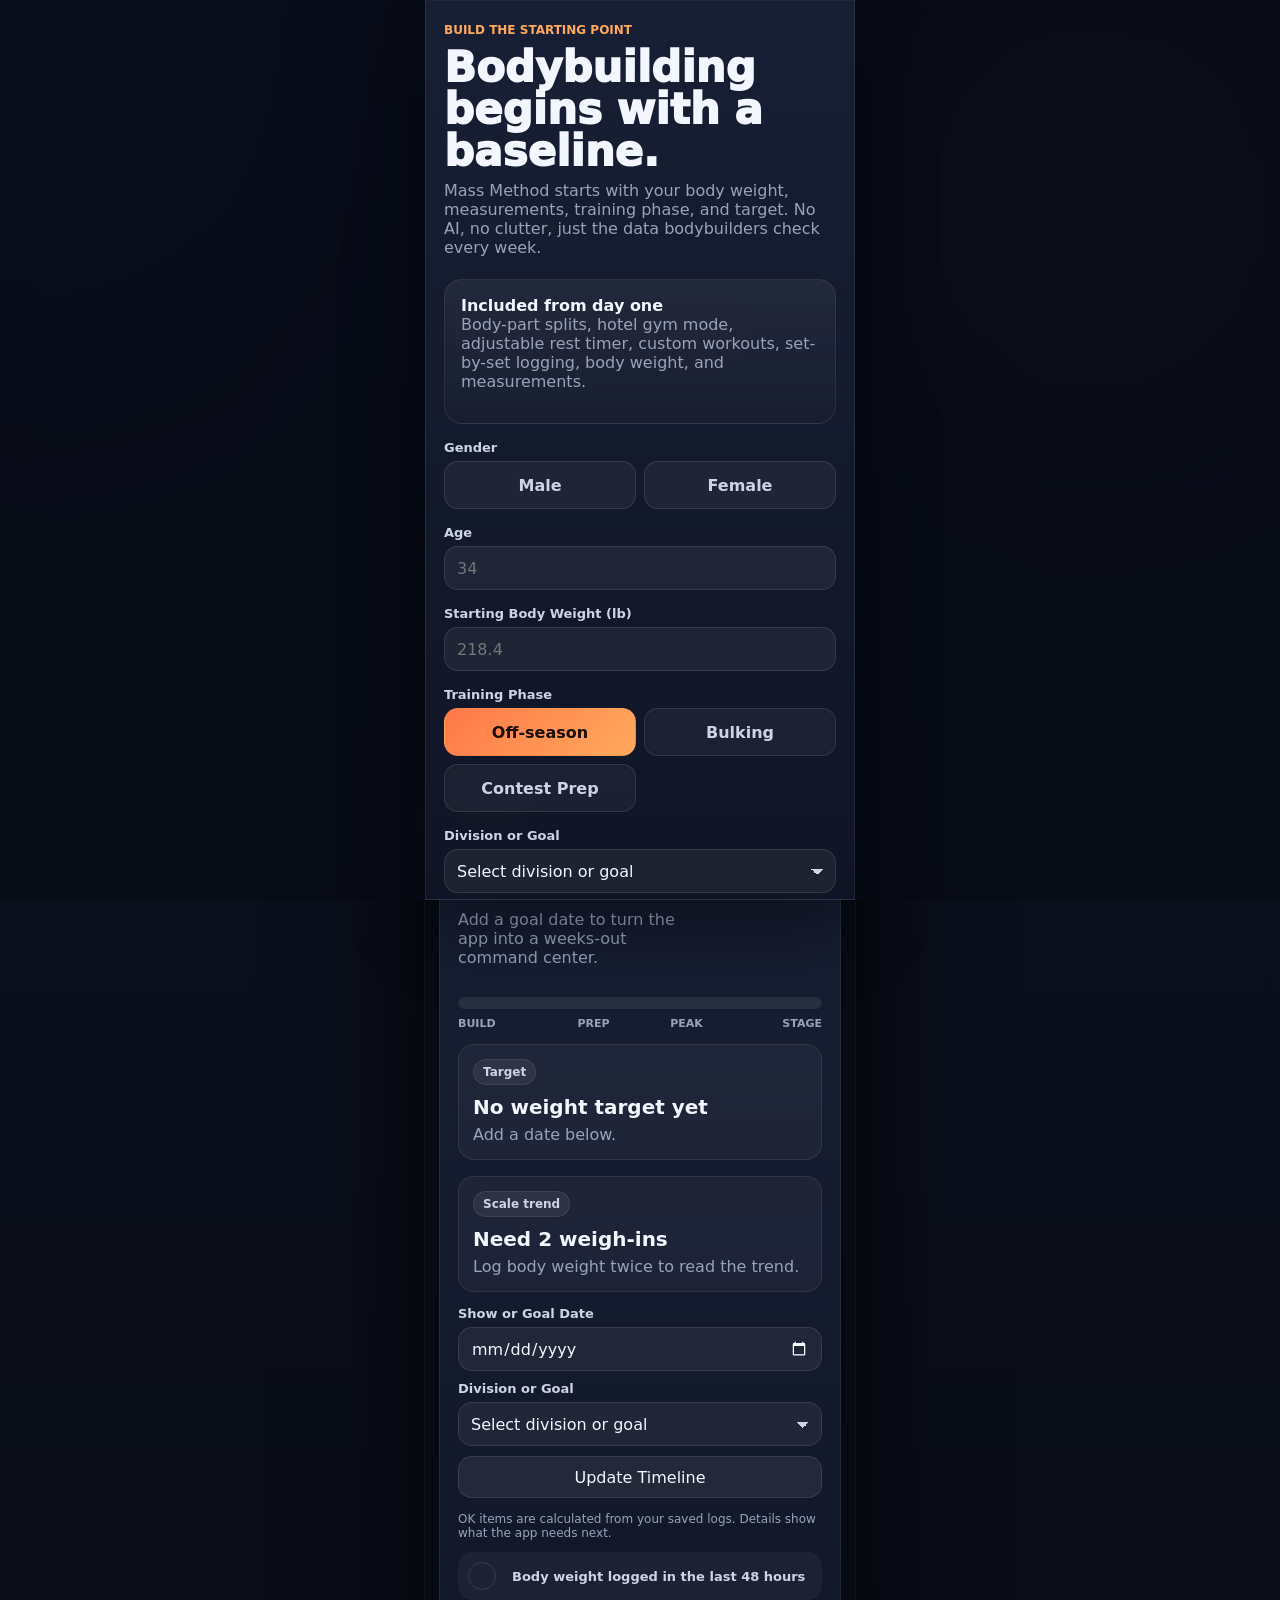
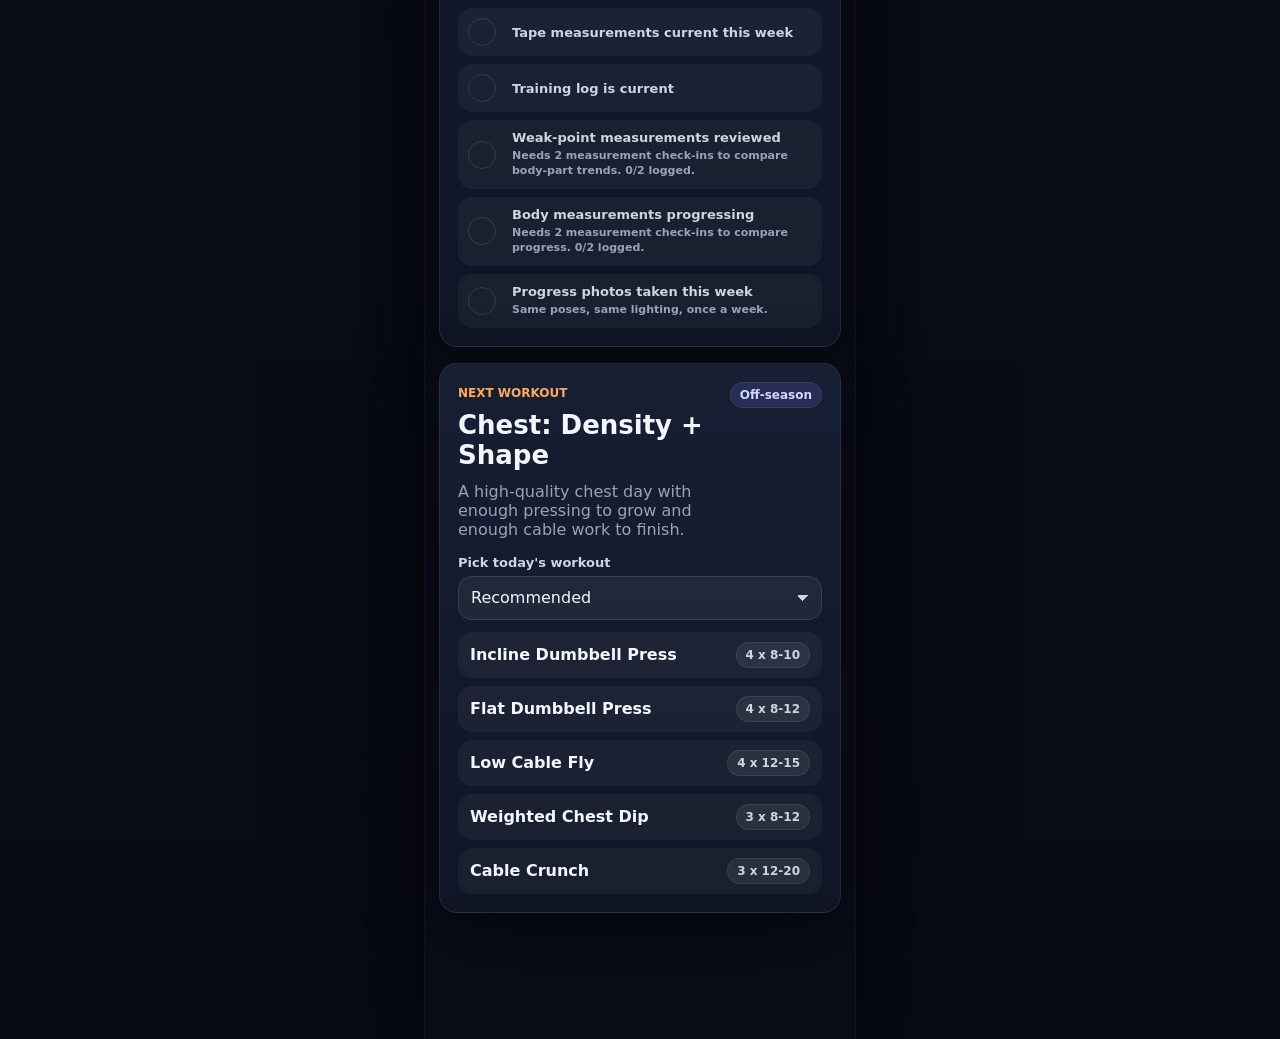
==== ios/PeakSet/Web/index.html @ 2f6bebb6 "feat: contest-prep tools — peak week checklist, posing practice, warm-up and plates New prep.js modu" ====
<!doctype html>
<html lang="en">
  <head>
    <meta charset="UTF-8" />
    <meta name="viewport" content="width=device-width, initial-scale=1.0, maximum-scale=1.0, user-scalable=no, viewport-fit=cover" />
    <meta
      name="description"
      content="Mass Method is a bodybuilding-first workout planner for off-season, bulking, contest prep, hotel gym training, and coach-ready logbook exports."
    />
    <title>Mass Method Bodybuilding</title>
    <link rel="stylesheet" href="./styles.css" />
  </head>
  <body>
    <div id="app"></div>
    <script src="./app.js"></script>
    <script src="./toolkit.js"></script>
    <script src="./settings.js"></script>
    <script src="./photos.js"></script>
    <script src="./volume.js"></script>
    <script src="./watch.js"></script>
    <script src="./coach.js"></script>
    <script src="./health.js"></script>
    <script src="./prep.js"></script>
  </body>
</html>
---- ios/PeakSet/Web/styles.css ----
:root {
  color-scheme: dark;
  /* Deep navy base, one warm action color, one cool progress color.
     Warm = things you tap; teal = things you achieved; indigo = information. */
  --bg: #0a0e1a;
  --panel: #121829;
  --panel-2: #182035;
  --line: #27314a;
  --text: #f3f6fc;
  --muted: #98a3bb;
  --soft: #cdd5e4;
  --accent: #ff7849;
  --accent-2: #ffa95c;
  --accent-rgb: 255, 120, 73;
  --teal: #2dd4bf;
  --teal-rgb: 45, 212, 191;
  --indigo-rgb: 110, 118, 255;
  --amber: #fbbf24;
  --amber-rgb: 251, 191, 36;
  --rose: #fb7185;
  --rose-rgb: 251, 113, 133;
  --action-gradient: linear-gradient(135deg, var(--accent), var(--accent-2));
  /* Legacy names kept so older rules keep resolving. */
  --blue: var(--accent);
  --blue-2: var(--accent-2);
  --green: var(--teal);
  --red: var(--rose);
  --ink: #1a0d06;
  --shadow: 0 24px 70px rgba(0, 0, 0, 0.45);
  --radius: 18px;
}

* {
  box-sizing: border-box;
}

html,
body {
  min-height: 100%;
}

body {
  margin: 0;
  background:
    radial-gradient(circle at top left, rgba(var(--indigo-rgb), 0.16), transparent 34rem),
    radial-gradient(circle at 85% 8%, rgba(var(--accent-rgb), 0.1), transparent 24rem),
    linear-gradient(180deg, #0c1120 0%, var(--bg) 46%, #080b14 100%);
  color: var(--text);
  font-family: Inter, ui-sans-serif, system-ui, -apple-system, BlinkMacSystemFont, "Segoe UI", sans-serif;
  letter-spacing: 0;
}

button,
input,
select,
textarea {
  font: inherit;
}

button {
  cursor: pointer;
}

button:disabled {
  cursor: not-allowed;
  opacity: 0.42;
}

.app {
  width: min(100%, 430px);
  min-height: 100svh;
  margin: 0 auto;
  display: grid;
  grid-template-columns: 1fr;
  background: rgba(10, 14, 26, 0.84);
  box-shadow: 0 0 0 1px rgba(255, 255, 255, 0.06), 0 34px 110px rgba(0, 0, 0, 0.62);
}

.sidebar {
  display: none;
}

.brand {
  display: flex;
  align-items: center;
  gap: 12px;
  margin-bottom: 24px;
}

.brand-mark {
  display: grid;
  place-items: center;
  width: 46px;
  height: 46px;
  border-radius: 14px;
  color: var(--ink);
  font-weight: 950;
  background: var(--action-gradient);
  box-shadow: 0 0 34px rgba(var(--accent-rgb), 0.35);
}

.brand-title {
  margin: 0;
  font-size: 20px;
  font-weight: 900;
}

.brand-subtitle {
  margin: 2px 0 0;
  color: var(--muted);
  font-size: 12px;
}

.nav {
  display: grid;
  gap: 8px;
}

.nav button {
  width: 100%;
  min-height: 46px;
  display: flex;
  align-items: center;
  gap: 10px;
  border: 1px solid transparent;
  border-radius: 14px;
  padding: 0 13px;
  background: transparent;
  color: var(--muted);
  text-align: left;
}

.nav button.active,
.nav button:hover {
  border-color: rgba(var(--accent-rgb), 0.4);
  background: rgba(var(--accent-rgb), 0.12);
  color: var(--text);
}

.sidebar-card {
  margin-top: 22px;
  padding: 16px;
  border: 1px solid rgba(255, 255, 255, 0.08);
  border-radius: var(--radius);
  background: linear-gradient(180deg, rgba(255, 255, 255, 0.06), rgba(255, 255, 255, 0.02));
}

.main {
  min-width: 0;
  padding: calc(18px + env(safe-area-inset-top, 0px)) 14px calc(126px + env(safe-area-inset-bottom, 0px));
}

.resume-workout {
  display: flex;
  align-items: center;
  justify-content: space-between;
  gap: 16px;
  margin-bottom: 16px;
}

.resume-workout p:last-child {
  margin-bottom: 0;
}

.topbar {
  display: flex;
  align-items: flex-start;
  justify-content: space-between;
  gap: 18px;
  margin-bottom: 22px;
}

.builder-header {
  margin-bottom: 12px;
}

.builder-header .eyebrow {
  margin-bottom: 6px;
}

.builder-header h1 {
  max-width: 360px;
  margin-bottom: 0;
  font-size: 30px;
  line-height: 1;
}

.logbook-header {
  margin-bottom: 12px;
}

.logbook-header .eyebrow {
  margin-bottom: 6px;
}

.logbook-header h1 {
  max-width: 360px;
  margin-bottom: 0;
  font-size: 30px;
  line-height: 1;
}

.compact-page-header {
  margin-bottom: 8px;
}

.compact-page-header .eyebrow {
  margin-bottom: 0;
}

.eyebrow {
  display: inline-flex;
  align-items: center;
  gap: 8px;
  margin-bottom: 10px;
  color: var(--blue-2);
  font-size: 12px;
  font-weight: 800;
  text-transform: uppercase;
}

h1,
h2,
h3,
p {
  margin-top: 0;
}

h1 {
  max-width: 820px;
  overflow-wrap: anywhere;
  margin-bottom: 8px;
  font-size: clamp(30px, 10vw, 42px);
  line-height: 1;
  font-weight: 950;
}

h2 {
  margin-bottom: 12px;
  font-size: 26px;
}

h3 {
  margin-bottom: 8px;
}

.muted {
  color: var(--muted);
}

.soft {
  color: var(--soft);
}

.grid {
  display: grid;
  gap: 16px;
}

.grid.two {
  grid-template-columns: 1fr;
}

.grid.three {
  grid-template-columns: 1fr;
}

.grid.four {
  grid-template-columns: 1fr;
}

.card {
  border: 1px solid rgba(255, 255, 255, 0.08);
  border-radius: var(--radius);
  background: linear-gradient(180deg, rgba(24, 32, 53, 0.96), rgba(16, 22, 38, 0.96));
  box-shadow: var(--shadow);
}

.card.pad {
  padding: 18px;
}

.hero-card {
  position: relative;
  overflow: hidden;
  min-height: 470px;
  padding: 14px;
  display: grid;
  grid-template-columns: 1fr;
  gap: 24px;
  align-items: start;
}

.hero-card::before {
  content: "";
  position: absolute;
  inset: 0;
  background:
    linear-gradient(180deg, rgba(12, 17, 30, 0.96) 0%, rgba(12, 17, 30, 0.84) 54%, rgba(12, 17, 30, 0.45) 100%),
    url("./assets/physique-lines.svg") bottom right / 360px no-repeat;
  opacity: 0.98;
}

.hero-card > * {
  position: relative;
}

.today-hero {
  min-height: 0;
  padding: 16px;
}

.today-hero::before {
  background:
    linear-gradient(180deg, rgba(12, 17, 30, 0.96) 0%, rgba(12, 17, 30, 0.88) 64%, rgba(12, 17, 30, 0.62) 100%),
    url("./assets/physique-lines.svg") bottom right / 240px no-repeat;
}

.today-hero h1 {
  max-width: 360px;
  margin-bottom: 8px;
  font-size: 32px;
  line-height: 0.98;
}

.today-hero .soft {
  max-width: 360px;
  margin-bottom: 0;
  font-size: 14px;
  line-height: 1.35;
}

.today-hero .stage-pills {
  margin: 14px 0 10px;
}

.stage-pills,
.filters,
.actions {
  display: flex;
  flex-wrap: wrap;
  gap: 10px;
}

.choice-grid {
  display: grid;
  grid-template-columns: repeat(2, minmax(0, 1fr));
  gap: 8px;
}

.choice-btn {
  min-height: 48px;
  border: 1px solid rgba(255, 255, 255, 0.1);
  border-radius: 14px;
  padding: 0 10px;
  color: var(--soft);
  background: rgba(255, 255, 255, 0.05);
  text-align: center;
  font-weight: 800;
}

.choice-btn.active {
  color: var(--ink);
  border-color: transparent;
  background: var(--action-gradient);
}

.phase-btn,
.chip,
.primary-btn,
.secondary-btn,
.ghost-btn,
.icon-btn {
  min-height: 42px;
  border: 1px solid rgba(255, 255, 255, 0.1);
  border-radius: 14px;
  padding: 0 14px;
  color: var(--text);
  background: rgba(255, 255, 255, 0.04);
}

.phase-btn.active,
.chip.active {
  color: var(--ink);
  border-color: transparent;
  background: var(--action-gradient);
  font-weight: 850;
}

.primary-btn {
  border-color: transparent;
  color: var(--ink);
  font-weight: 900;
  background: var(--action-gradient);
  box-shadow: 0 12px 30px rgba(var(--accent-rgb), 0.28);
}

.secondary-btn {
  background: rgba(255, 255, 255, 0.07);
}

.ghost-btn {
  background: transparent;
}

.danger {
  color: #ffd1d9;
  border-color: rgba(var(--rose-rgb), 0.38);
  background: rgba(var(--rose-rgb), 0.12);
}

.stat {
  min-height: 118px;
  padding: 16px;
}

.stat .value {
  margin: 0;
  font-size: 30px;
  font-weight: 950;
}

.stat .label {
  margin: 4px 0 0;
  color: var(--muted);
  font-size: 13px;
}

.grid.today-stats {
  grid-template-columns: repeat(2, minmax(0, 1fr));
  gap: 8px;
  margin-top: 10px;
}

.today-stats .stat {
  min-height: 76px;
  padding: 12px;
  display: grid;
  align-content: center;
}

.today-stats .stat .value {
  font-size: 25px;
  line-height: 1;
}

.today-stats .stat .label {
  margin-top: 6px;
  font-size: 11px;
  line-height: 1.25;
}

.progress-grid {
  gap: 10px;
}

.progress-grid > .card,
.progress-card {
  padding: 14px;
}

.progress-grid h2,
.progress-card h2 {
  margin-bottom: 10px;
  font-size: 21px;
}

.progress-grid .grid.two {
  gap: 8px;
}

.progress-grid .measurement-grid {
  gap: 8px;
}

.progress-grid .stat {
  min-height: 72px;
  padding: 10px;
}

.progress-grid .stat .value {
  font-size: 22px;
  line-height: 1;
}

.progress-grid .stat .label {
  font-size: 11px;
  line-height: 1.2;
}

.progress-grid .empty {
  min-height: 118px;
  padding: 14px;
}

.progress-grid .sparkline {
  height: 64px;
}

.stage-timeline {
  overflow: hidden;
}

.timeline-track {
  position: relative;
  height: 12px;
  margin-top: 14px;
  overflow: hidden;
  border-radius: 999px;
  background: rgba(255, 255, 255, 0.08);
}

.timeline-fill {
  height: 100%;
  border-radius: inherit;
  background: linear-gradient(90deg, var(--teal), var(--accent-2), var(--accent));
  box-shadow: 0 0 24px rgba(var(--accent-rgb), 0.3);
}

.timeline-labels {
  display: grid;
  grid-template-columns: repeat(4, 1fr);
  gap: 8px;
  margin-top: 8px;
  color: var(--muted);
  font-size: 11px;
  font-weight: 800;
  text-transform: uppercase;
}

.timeline-labels span:last-child {
  text-align: right;
}

.timeline-labels span:nth-child(2),
.timeline-labels span:nth-child(3) {
  text-align: center;
}

.signal-card {
  min-height: 116px;
  padding: 14px;
  border: 1px solid rgba(255, 255, 255, 0.08);
  border-radius: 16px;
  background: rgba(255, 255, 255, 0.045);
}

.signal-card strong {
  display: block;
  margin-top: 10px;
  font-size: 20px;
}

.signal-card p {
  margin: 6px 0 0;
}

.timeline-form {
  display: grid;
  gap: 10px;
  margin-top: 14px;
}

.checklist {
  display: grid;
  gap: 8px;
  margin-top: 14px;
}

.check-item {
  display: grid;
  grid-template-columns: 34px minmax(0, 1fr);
  gap: 10px;
  align-items: center;
  padding: 10px;
  border-radius: 14px;
  background: rgba(255, 255, 255, 0.045);
}

.check-item span {
  display: grid;
  place-items: center;
  width: 28px;
  height: 28px;
  border: 1px solid rgba(255, 255, 255, 0.12);
  border-radius: 999px;
  color: var(--ink);
  font-size: 10px;
  font-weight: 950;
}

.check-item.done span {
  background: var(--teal);
}

.check-item p {
  margin: 0;
  color: var(--soft);
  font-size: 13px;
  font-weight: 750;
}

.check-item small {
  display: block;
  margin-top: 4px;
  color: var(--muted);
  font-size: 11px;
  font-weight: 650;
  line-height: 1.35;
}

.plan-card,
.exercise-card,
.log-card {
  display: grid;
  gap: 12px;
  padding: 16px;
}

.exercise-card {
  gap: 8px;
  padding: 12px;
}

.exercise-card h3 {
  margin-bottom: 0;
  font-size: 16px;
  line-height: 1.15;
}

.exercise-card p {
  margin: 0;
  font-size: 12px;
  line-height: 1.3;
}

.exercise-card .badge {
  min-height: 22px;
  padding: 0 8px;
  font-size: 11px;
}

.exercise-card .secondary-btn {
  min-height: 36px;
}

.plan-card {
  min-height: 230px;
}

.card-head {
  display: flex;
  justify-content: space-between;
  gap: 12px;
}

.badge {
  display: inline-flex;
  align-items: center;
  min-height: 26px;
  width: fit-content;
  border-radius: 999px;
  padding: 0 9px;
  color: var(--soft);
  background: rgba(255, 255, 255, 0.07);
  border: 1px solid rgba(255, 255, 255, 0.08);
  font-size: 12px;
  font-weight: 750;
}

.badge.blue {
  color: #d4d8ff;
  background: rgba(var(--indigo-rgb), 0.18);
}

.badge.green {
  color: #c6fbf1;
  background: rgba(var(--teal-rgb), 0.15);
}

.badge.amber {
  color: #ffeab0;
  background: rgba(var(--amber-rgb), 0.15);
}

.exercise-list {
  display: grid;
  gap: 8px;
}

.exercise-row {
  display: grid;
  grid-template-columns: minmax(0, 1fr) auto;
  gap: 10px;
  align-items: center;
  padding: 10px 12px;
  border-radius: 14px;
  background: rgba(255, 255, 255, 0.045);
}

.exercise-row strong,
.truncate {
  min-width: 0;
  overflow: hidden;
  text-overflow: ellipsis;
  white-space: nowrap;
}

/* A title inside a row's text column must shrink and truncate, not push the
   page wider (an inline <strong> ignores overflow and text-overflow). */
.exercise-row > div {
  min-width: 0;
}

.exercise-row > div > strong {
  display: block;
}

/* Builder draft names must stay readable beside the reorder buttons. */
.exercise-row:has(> .mini-actions) > div > strong {
  white-space: normal;
  overflow-wrap: break-word;
}

.coach-note-card .card-head > .ghost-btn {
  align-self: flex-start;
  flex: none;
}

.resume-workout .eyebrow {
  display: flex;
}

.field {
  display: grid;
  gap: 6px;
}

.field label {
  color: var(--soft);
  font-size: 13px;
  font-weight: 750;
}

input,
select,
textarea {
  min-height: 44px;
  width: 100%;
  border: 1px solid rgba(255, 255, 255, 0.1);
  border-radius: 14px;
  padding: 0 12px;
  color: var(--text);
  background: rgba(255, 255, 255, 0.06);
  outline: none;
}

select {
  appearance: none;
  color: var(--text);
  background:
    linear-gradient(45deg, transparent 50%, var(--soft) 50%) calc(100% - 18px) 52% / 6px 6px no-repeat,
    linear-gradient(135deg, var(--soft) 50%, transparent 50%) calc(100% - 12px) 52% / 6px 6px no-repeat,
    rgba(255, 255, 255, 0.06);
  padding-right: 36px;
}

select option {
  color: #121829;
  background: #f3f6fc;
}

textarea {
  min-height: 92px;
  padding-top: 12px;
  resize: vertical;
}

input:focus,
select:focus,
textarea:focus {
  border-color: rgba(var(--accent-rgb), 0.7);
  box-shadow: 0 0 0 4px rgba(var(--accent-rgb), 0.14);
}

.session {
  display: grid;
  gap: 16px;
}

.sr-only {
  position: absolute;
  width: 1px;
  height: 1px;
  padding: 0;
  margin: -1px;
  overflow: hidden;
  clip: rect(0, 0, 0, 0);
  white-space: nowrap;
  border: 0;
}

.live-workout-customizer {
  margin-bottom: 16px;
}

.live-workout-customizer summary {
  cursor: pointer;
  font-weight: 900;
}

.live-add-grid {
  display: grid;
  grid-template-columns: repeat(2, minmax(0, 1fr));
  gap: 10px;
  margin: 14px 0;
}

.live-add-exercise {
  grid-column: 1 / -1;
}

.live-exercise-controls {
  display: grid;
  gap: 10px;
  margin: 0 0 14px;
  padding: 10px;
  border: 1px solid rgba(255, 255, 255, 0.08);
  border-radius: 14px;
  background: rgba(255, 255, 255, 0.025);
}

.live-order-controls,
.live-substitute-controls {
  display: flex;
  align-items: center;
  gap: 8px;
}

.live-order-controls button {
  min-height: 38px;
  padding: 8px 12px;
}

.live-substitute-controls select {
  min-width: 0;
  flex: 1;
}

.session-shell {
  display: grid;
  grid-template-columns: 1fr;
  gap: 16px;
}

.set-table {
  display: grid;
  gap: 10px;
}

.set-row {
  display: grid;
  grid-template-columns: 54px minmax(0, 1fr) minmax(0, 1fr) 112px;
  gap: 8px;
  align-items: center;
  padding: 10px;
  border-radius: 16px;
  background: rgba(255, 255, 255, 0.045);
}

.set-row.reps-only {
  grid-template-columns: 54px minmax(0, 1fr) 112px;
}

.set-number {
  display: grid;
  place-items: center;
  height: 40px;
  border-radius: 12px;
  background: rgba(255, 255, 255, 0.07);
  font-weight: 900;
}

.set-number.drop {
  color: var(--ink);
  background: linear-gradient(135deg, var(--amber), var(--accent-2));
}

.timer-face {
  display: grid;
  place-items: center;
  width: min(220px, 62vw);
  aspect-ratio: 1;
  margin: 8px auto 18px;
  border-radius: 999px;
  background:
    radial-gradient(circle at center, var(--panel) 0 59%, transparent 60%),
    conic-gradient(var(--green) var(--progress, 0deg), rgba(255, 255, 255, 0.08) 0);
}

.timer-face strong {
  font-size: 42px;
  line-height: 1;
}

.timer-face-large {
  width: min(78vw, 340px);
  margin: 22px auto;
}

.timer-face-large strong {
  font-size: 66px;
}

.timer-controls {
  display: grid;
  gap: 10px;
}

.timer-controls .actions {
  justify-content: center;
}

.rest-overlay {
  position: fixed;
  inset: 0;
  z-index: 35;
  display: grid;
  place-items: center;
  padding: calc(18px + env(safe-area-inset-top, 0px)) 18px calc(18px + env(safe-area-inset-bottom, 0px));
  background:
    radial-gradient(circle at 50% 28%, rgba(var(--indigo-rgb), 0.22), transparent 28rem),
    rgba(8, 11, 22, 0.96);
  backdrop-filter: blur(16px);
}

.rest-overlay-inner {
  width: min(100%, 430px);
  display: grid;
  gap: 8px;
}

.rest-overlay-head {
  display: flex;
  align-items: center;
  justify-content: space-between;
  gap: 12px;
}

.rest-overlay-head .eyebrow {
  margin-bottom: 0;
}

.rest-overlay-controls .actions {
  display: grid;
  grid-template-columns: repeat(2, minmax(0, 1fr));
}

.rest-overlay-controls .actions + .actions {
  grid-template-columns: repeat(5, minmax(0, 1fr));
}

.builder-list {
  max-height: 460px;
  overflow: auto;
  padding-right: 4px;
}

.sparkline {
  width: 100%;
  height: 86px;
  display: block;
}

.history-panel {
  margin-top: 16px;
}

.exercise-history-chart {
  height: 104px;
  margin-top: 10px;
}

.history-trend-labels {
  display: flex;
  justify-content: space-between;
  gap: 12px;
  margin-top: 4px;
  color: var(--muted);
  font-size: 11px;
}

.history-record-value {
  margin: 0;
  font-size: 26px;
  font-weight: 950;
  line-height: 1;
}

.history-session-list {
  display: grid;
  gap: 10px;
}

.history-session .muted {
  margin: 0;
}

.history-set-list {
  display: flex;
  flex-wrap: wrap;
  gap: 7px;
}

.history-set {
  padding: 7px 9px;
  border: 1px solid rgba(var(--teal-rgb), 0.2);
  border-radius: 999px;
  color: var(--text);
  background: rgba(var(--teal-rgb), 0.08);
  font-size: 12px;
  font-weight: 750;
}

.measurement-grid {
  display: grid;
  grid-template-columns: repeat(2, minmax(0, 1fr));
  gap: 10px;
  overflow-x: visible;
  padding-bottom: 4px;
}

.empty {
  display: grid;
  place-items: center;
  min-height: 210px;
  padding: 24px;
  text-align: center;
}

.modal-screen {
  position: fixed;
  inset: 0;
  z-index: 20;
  display: grid;
  align-items: start;
  justify-items: center;
  padding: 0;
  background: rgba(8, 11, 22, 0.84);
  backdrop-filter: blur(18px);
}

.modal {
  width: min(100%, 430px);
  min-height: 100svh;
  max-height: 100svh;
  border-radius: 0;
  overflow: auto;
  padding-top: env(safe-area-inset-top);
  padding-bottom: env(safe-area-inset-bottom);
}

/* Higher specificity than the mobile `.card.pad { padding: 14px }` reset so
   the safe-area padding survives on phones. */
.modal-screen .modal.card.pad {
  padding-top: calc(18px + env(safe-area-inset-top, 0px));
  padding-bottom: calc(18px + env(safe-area-inset-bottom, 0px));
}

.toast {
  position: fixed;
  right: 22px;
  bottom: calc(22px + env(safe-area-inset-bottom, 0px));
  z-index: 40;
  max-width: min(360px, calc(100vw - 44px));
  padding: 14px 16px;
  border-radius: 16px;
  color: var(--text);
  background: rgba(24, 32, 53, 0.97);
  border: 1px solid rgba(var(--teal-rgb), 0.35);
  box-shadow: var(--shadow);
  /* Never block the set row underneath; a warning can be tapped away. */
  pointer-events: none;
}

.toast[data-priority="1"] {
  pointer-events: auto;
}

.mobile-bar {
  position: fixed;
  left: max(10px, calc((100vw - 430px) / 2 + 10px));
  right: max(10px, calc((100vw - 430px) / 2 + 10px));
  bottom: calc(10px + env(safe-area-inset-bottom, 0px));
  z-index: 10;
  display: grid;
  grid-template-columns: repeat(4, minmax(0, 1fr));
  gap: 6px;
  padding: 7px;
  border: 1px solid rgba(255, 255, 255, 0.1);
  border-radius: 20px;
  background: rgba(12, 17, 30, 0.9);
  backdrop-filter: blur(18px);
}

.mobile-bar button {
  min-height: 40px;
  border: 0;
  border-radius: 14px;
  color: var(--muted);
  background: transparent;
  font-size: 12px;
  font-weight: 750;
}

.mobile-bar button.active {
  color: var(--ink);
  background: var(--action-gradient);
}

.topbar {
  flex-direction: column;
}

.set-row {
  grid-template-columns: 46px 1fr 1fr;
}

.set-row.reps-only {
  grid-template-columns: 46px 1fr;
}

.set-row .primary-btn,
.set-row .secondary-btn {
  grid-column: 1 / -1;
}

@media (max-width: 560px) {
  .resume-workout {
    align-items: stretch;
    flex-direction: column;
  }


  .live-order-controls {
    display: grid;
    grid-template-columns: repeat(3, minmax(0, 1fr));
  }

  .live-substitute-controls {
    align-items: stretch;
    flex-direction: column;
  }

  .card.pad,
  .hero-card {
    padding: 14px;
  }

  .modal.card.pad {
    padding-top: max(14px, env(safe-area-inset-top));
    padding-bottom: max(14px, env(safe-area-inset-bottom));
  }

  .grid {
    gap: 12px;
  }

  .stage-pills,
  .filters,
  .actions {
    display: grid;
    grid-template-columns: repeat(2, minmax(0, 1fr));
  }

  .stage-pills button,
  .filters button,
  .actions button {
    width: 100%;
  }

  .measurement-grid {
    grid-template-columns: repeat(2, minmax(0, 1fr));
    overflow-x: visible;
  }
}

textarea {
  width: 100%;
  min-height: 84px;
  resize: vertical;
}

.favorite-btn {
  width: 40px;
  min-width: 40px;
  padding: 8px;
  color: var(--muted);
  background: rgba(255, 255, 255, 0.06);
  border: 1px solid var(--line);
  border-radius: 12px;
}

.favorite-btn.active {
  color: var(--amber);
  border-color: rgba(var(--amber-rgb), 0.5);
  background: rgba(var(--amber-rgb), 0.12);
}

.previous-performance,
.progression-callout,
.compact-note {
  margin: 10px 0;
  padding: 10px 12px;
  border-radius: 12px;
  background: rgba(255, 255, 255, 0.05);
  color: var(--muted);
  font-size: 13px;
}

.previous-performance p {
  margin: 5px 0 0;
}

.progression-callout {
  color: var(--text);
  border-left: 3px solid var(--green);
}

.toolkit-exercise-controls {
  margin: 12px 0;
}

.toolkit-exercise-controls select,
.topbar select {
  min-width: 180px;
}

.toolkit-set-row {
  grid-template-columns: 48px minmax(70px, 0.8fr) minmax(65px, 0.7fr) minmax(82px, 0.7fr) minmax(112px, 1fr) 104px;
}

.toolkit-set-row.reps-only {
  grid-template-columns: 48px minmax(65px, 0.8fr) minmax(82px, 0.8fr) minmax(112px, 1fr) 104px;
}

.mini-actions {
  display: flex;
  gap: 6px;
  flex-wrap: wrap;
  justify-content: flex-end;
}

.mini-actions button {
  width: auto;
  min-width: 40px;
  min-height: 40px;
  padding: 7px 9px;
  border-radius: 9px;
  background: rgba(255, 255, 255, 0.06);
  color: var(--text);
  border: 1px solid var(--line);
}

.mini-actions button.danger {
  color: #ff9fb0;
}

.equipment-checks {
  display: grid;
  grid-template-columns: repeat(2, minmax(0, 1fr));
  gap: 8px;
  margin: 10px 0;
}

.equipment-checks label {
  display: flex;
  align-items: center;
  gap: 8px;
  padding: 8px;
  border-radius: 10px;
  background: rgba(255, 255, 255, 0.04);
}

.equipment-checks input {
  width: auto;
}

.toolkit-history {
  margin-bottom: 16px;
}

@media (max-width: 900px) {
  .toolkit-set-row,
  .toolkit-set-row.reps-only {
    grid-template-columns: 42px repeat(2, minmax(0, 1fr));
  }

  .toolkit-set-row select,
  .toolkit-set-row button {
    grid-column: auto;
  }
}

@media (max-width: 560px) {
  .toolkit-exercise-controls .actions,
  .topbar .actions {
    grid-template-columns: 1fr;
  }

  .toolkit-exercise-controls select,
  .topbar select {
    width: 100%;
    min-width: 0;
  }

  .toolkit-set-row,
  .toolkit-set-row.reps-only {
    grid-template-columns: 40px repeat(2, minmax(0, 1fr));
  }

  /* Weight + reps, then RIR + set type, then Complete: three short rows per
     set instead of five stacked full-width fields. */
  .toolkit-set-row > *:not(.set-number) {
    grid-column: auto;
  }

  .toolkit-set-row > .set-number {
    grid-row: span 3;
  }

  .toolkit-set-row > button:last-child {
    grid-column: 2 / -1;
  }

  .equipment-checks {
    grid-template-columns: 1fr;
  }
}

/* Long exercise names must not squeeze rest/target badges into tall pills. */
.card-head > .badge {
  flex-shrink: 0;
  align-self: flex-start;
  white-space: nowrap;
}

@media (max-width: 560px) {
  /* Keep live-workout controls compact: Copy Last + Substitute on one row,
     set/order buttons on the next, Remove last. */
  .toolkit-exercise-controls .actions {
    grid-template-columns: repeat(4, minmax(0, 1fr));
  }

  .toolkit-exercise-controls .actions > .secondary-btn,
  .toolkit-exercise-controls .actions > select {
    grid-column: span 2;
  }

  .toolkit-exercise-controls .actions > .ghost-btn.danger {
    grid-column: 1 / -1;
  }

  /* The phone tab bar wraps to two rows; keep toasts above it. */
  .toast {
    left: 16px;
    right: 16px;
    bottom: calc(126px + env(safe-area-inset-bottom, 0px));
    max-width: none;
  }
}

.more-grid {
  gap: 14px;
}

.file-btn {
  display: inline-flex;
  align-items: center;
  justify-content: center;
  cursor: pointer;
}

/* Progress photos */
.pose-strip {
  display: flex;
  gap: 8px;
  margin: 12px -2px 4px;
  padding: 2px;
  overflow-x: auto;
  scrollbar-width: none;
}

.pose-strip .chip {
  flex: 0 0 auto;
  white-space: nowrap;
}

.photo-strip {
  display: flex;
  gap: 10px;
  margin-top: 14px;
  overflow-x: auto;
  padding-bottom: 4px;
}

.photo-thumb {
  flex: 0 0 104px;
  margin: 0;
}

.photo-thumb img,
.photo-full {
  display: block;
  width: 100%;
  aspect-ratio: 3 / 4;
  object-fit: cover;
  border-radius: 12px;
  background: var(--panel-2);
  border: 1px solid var(--line);
}

.photo-thumb figcaption,
.photo-side figcaption {
  display: flex;
  align-items: center;
  justify-content: space-between;
  margin-top: 6px;
  color: var(--muted);
  font-size: 12px;
}

.photo-delete {
  width: 26px;
  height: 26px;
  border: 1px solid var(--line);
  border-radius: 8px;
  color: var(--muted);
  background: transparent;
}

.photo-compare {
  margin-top: 16px;
  padding-top: 14px;
  border-top: 1px solid var(--line);
}

.photo-side {
  display: grid;
  grid-template-columns: repeat(2, minmax(0, 1fr));
  gap: 10px;
  margin-top: 12px;
}

.photo-side figure {
  margin: 0;
}

.photo-overlay {
  position: relative;
  margin-top: 12px;
}

.photo-overlay .photo-overlay-top {
  position: absolute;
  inset: 0;
}

.photo-slider {
  width: 100%;
  margin-top: 12px;
  accent-color: var(--accent);
}

.segmented {
  display: inline-flex;
  padding: 3px;
  border: 1px solid var(--line);
  border-radius: 12px;
  background: rgba(255, 255, 255, 0.03);
}

.segmented button {
  min-height: 32px;
  padding: 0 10px;
  border: 0;
  border-radius: 9px;
  color: var(--muted);
  background: transparent;
  font-size: 12px;
  font-weight: 800;
}

.segmented button.active {
  color: var(--ink);
  background: var(--action-gradient);
}

.segmented button {
  white-space: nowrap;
}

.photo-compare .card-head {
  flex-wrap: wrap;
  gap: 8px;
}

.photo-compare h3 {
  margin: 0;
}

/* Weekly volume and training blocks */
.volume-stack {
  gap: 14px;
  margin-bottom: 16px;
}

.volume-list {
  display: grid;
  gap: 12px;
  margin-top: 12px;
}

.volume-row {
  display: grid;
  grid-template-columns: minmax(0, 1fr) auto;
  gap: 6px 10px;
  align-items: center;
}

.volume-label {
  display: flex;
  align-items: center;
  gap: 8px;
  min-width: 0;
}

.volume-label strong {
  display: inline-flex;
  align-items: center;
  gap: 6px;
  font-size: 14px;
}

.volume-label .badge {
  min-height: 20px;
  font-size: 10px;
}

.volume-status {
  color: var(--muted);
  font-size: 12px;
  font-weight: 700;
}

.volume-status.on { color: var(--teal); }
.volume-status.high,
.volume-status.building { color: var(--amber); }
.volume-status.over { color: var(--rose); }

.volume-value {
  grid-row: 1;
  grid-column: 2;
  font-weight: 900;
  font-variant-numeric: tabular-nums;
}

.volume-value small {
  color: var(--muted);
  font-weight: 700;
}

.volume-track {
  position: relative;
  grid-column: 1 / -1;
  height: 12px;
  border-radius: 999px;
  background: rgba(255, 255, 255, 0.06);
  overflow: hidden;
}

.volume-target {
  position: absolute;
  top: 0;
  bottom: 0;
  background: rgba(var(--teal-rgb), 0.22);
  border-left: 2px solid rgba(var(--teal-rgb), 0.7);
  border-right: 2px solid rgba(var(--teal-rgb), 0.7);
}

.volume-fill {
  position: absolute;
  top: 3px;
  bottom: 3px;
  left: 0;
  border-radius: 999px;
  background: var(--muted);
}

.volume-fill.on { background: var(--teal); }
.volume-fill.building,
.volume-fill.high { background: var(--amber); }
.volume-fill.over { background: var(--rose); }

.volume-max {
  position: absolute;
  top: 0;
  bottom: 0;
  width: 2px;
  background: rgba(var(--rose-rgb), 0.8);
}

.volume-legend {
  display: flex;
  gap: 16px;
  margin-top: 6px;
  color: var(--muted);
  font-size: 12px;
}

.volume-legend span {
  display: inline-flex;
  align-items: center;
  gap: 6px;
}

.volume-legend i {
  display: inline-block;
  width: 14px;
  height: 10px;
  border-radius: 3px;
}

.legend-target {
  background: rgba(var(--teal-rgb), 0.35);
  border: 1px solid rgba(var(--teal-rgb), 0.8);
}

.legend-max {
  width: 3px !important;
  background: rgba(var(--rose-rgb), 0.8);
}

.week-bars {
  display: grid;
  grid-template-columns: repeat(8, minmax(0, 1fr));
  gap: 6px;
  height: 110px;
  margin-top: 8px;
}

.week-bar {
  display: flex;
  flex-direction: column;
  justify-content: flex-end;
  align-items: center;
  gap: 4px;
  min-height: 0;
}

.week-bar span {
  width: 100%;
  border-radius: 6px 6px 3px 3px;
  background: rgba(var(--indigo-rgb), 0.55);
}

.week-bar.current span {
  background: var(--action-gradient);
}

.week-bar small {
  color: var(--muted);
  font-size: 10px;
}

.block-weeks {
  display: grid;
  grid-template-columns: repeat(auto-fit, minmax(44px, 1fr));
  gap: 6px;
  margin-top: 12px;
}

.block-week {
  display: grid;
  justify-items: center;
  gap: 2px;
  padding: 8px 4px;
  border: 1px solid var(--line);
  border-radius: 12px;
  color: var(--muted);
}

.block-week small {
  font-size: 10px;
}

.block-week.done {
  color: var(--teal);
  border-color: rgba(var(--teal-rgb), 0.35);
  background: rgba(var(--teal-rgb), 0.08);
}

.block-week.current {
  color: var(--ink);
  border-color: transparent;
  background: var(--action-gradient);
}

.block-week.deload:not(.current) {
  border-style: dashed;
}

.block-banner {
  margin-bottom: 12px;
  padding: 10px 14px;
  border: 1px solid rgba(var(--accent-rgb), 0.4);
  border-radius: 14px;
  background: rgba(var(--accent-rgb), 0.1);
  color: var(--text);
  font-weight: 800;
  font-size: 14px;
}

.block-banner.deload {
  border-color: rgba(var(--amber-rgb), 0.45);
  background: rgba(var(--amber-rgb), 0.1);
}

.warning-note {
  margin: 10px 0 0;
  padding: 10px 12px;
  border-radius: 12px;
  color: #ffeab0;
  background: rgba(var(--amber-rgb), 0.12);
  font-size: 13px;
}

.toggle-row {
  display: flex;
  align-items: flex-start;
  gap: 10px;
  margin-top: 12px;
  font-weight: 700;
  cursor: pointer;
}

.toggle-row input {
  width: 20px;
  height: 20px;
  min-height: 0;
  margin: 2px 0 0;
  accent-color: var(--accent);
}

/* Coach hub */
.roster {
  gap: 12px;
}

.roster-card {
  width: 100%;
  color: var(--text);
  text-align: left;
  cursor: pointer;
  font: inherit;
}

.roster-card h3 {
  margin: 0;
}

.roster-card p {
  margin: 2px 0 0;
}

.roster-stats {
  display: grid;
  grid-template-columns: repeat(2, minmax(0, 1fr));
  gap: 8px;
  margin-top: 12px;
  color: var(--muted);
  font-size: 13px;
}

.roster-stats strong {
  color: var(--text);
  font-size: 16px;
}

.coach-note-card {
  border-color: rgba(var(--accent-rgb), 0.35);
  background: linear-gradient(180deg, rgba(var(--accent-rgb), 0.1), rgba(var(--accent-rgb), 0.03));
}

.coach-note-card p:last-child {
  margin-bottom: 0;
}

.program-plans {
  display: grid;
  gap: 4px;
}

.program-plans small {
  display: block;
  margin-top: 2px;
  font-weight: 600;
}

/* Round 16: live workout puts sets first. */
.session-actions {
  display: grid;
  grid-template-columns: minmax(0, 2fr) minmax(0, 1fr);
  gap: 8px;
}

@media (max-width: 560px) {
  .topbar .actions.session-actions {
    grid-template-columns: minmax(0, 2fr) minmax(0, 1fr);
  }
}

.finish-banner {
  margin-bottom: 12px;
  border: 1px solid var(--green);
  display: grid;
  gap: 10px;
}

.finish-banner p {
  margin: 0;
}

.session-tools .actions {
  display: grid;
  grid-template-columns: 1fr;
  gap: 8px;
}

.exercise-quick {
  display: grid;
  grid-template-columns: minmax(0, 1fr) minmax(0, 1fr);
  gap: 8px;
  align-items: start;
}

.exercise-options {
  grid-column: 2;
}

.exercise-options[open] {
  grid-column: 1 / -1;
}

.exercise-options > summary {
  list-style: none;
  display: grid;
  place-items: center;
  min-height: 44px;
  cursor: pointer;
}

.exercise-options > summary::-webkit-details-marker {
  display: none;
}

.exercise-options > .actions {
  margin-top: 8px;
}

.compact-btn {
  width: auto;
  min-height: 32px;
  padding: 4px 10px;
  font-size: 13px;
}

.rest-overlay {
  overflow-y: auto;
}

.inline-link {
  color: inherit;
  text-decoration: underline;
  margin-left: 6px;
  font-weight: 600;
}

/* Native feel in the WKWebView: no text selection or long-press callouts on
   UI chrome, no gray tap flash, no double-tap zoom, no page rubber-banding.
   Fields stay selectable and editable. */
html,
body {
  -webkit-user-select: none;
  user-select: none;
  -webkit-touch-callout: none;
  -webkit-tap-highlight-color: transparent;
  touch-action: manipulation;
  overscroll-behavior: none;
}

input,
textarea,
select,
.policy-text {
  -webkit-user-select: text;
  user-select: text;
}

img {
  -webkit-touch-callout: none;
}

.policy-text p {
  margin: 10px 0 0;
  line-height: 1.45;
}

.exercise-row:has(> .compact-btn) {
  grid-template-columns: minmax(0, 1fr) auto;
}

.exercise-row:has(> span + strong + .compact-btn) {
  grid-template-columns: minmax(0, 1fr) minmax(0, 1fr) auto;
}

/* A bare date column sizes to the date and never breaks inside it. */
.exercise-row:has(> span.row-date + strong + .compact-btn) {
  grid-template-columns: auto minmax(0, 1fr) auto;
}

.row-date {
  white-space: nowrap;
}

.exercise-row:has(> span + strong + .compact-btn) > span,
.exercise-row:has(> span + strong + .compact-btn) > strong {
  overflow-wrap: break-word;
}

.exercise-row:has(> span + strong + .compact-btn) > strong {
  white-space: normal;
  text-align: right;
}

/* Entry rows without a Delete button (Apple Health steps). */
.exercise-row:has(> span + strong:last-child) {
  grid-template-columns: minmax(0, 1fr) minmax(0, 1fr);
}

.exercise-row:has(> span + strong:last-child) > strong {
  white-space: normal;
  overflow-wrap: break-word;
  text-align: right;
}

/* Small phones (iPhone SE 1st gen, zoomed display): give text the width. */
@media (max-width: 359px) {
  .exercise-row:has(> .mini-actions) {
    grid-template-columns: minmax(0, 1fr);
  }

  .exercise-row:has(> .mini-actions) > .mini-actions {
    justify-content: flex-start;
  }

  .exercise-row:has(> span + strong + .compact-btn),
  .exercise-row:has(> span.row-date + strong + .compact-btn) {
    grid-template-columns: minmax(0, 1fr) auto;
  }

  .exercise-row:has(> span + strong + .compact-btn) > span {
    grid-column: 1;
    grid-row: 1;
  }

  .exercise-row:has(> span + strong + .compact-btn) > strong {
    grid-column: 1;
    grid-row: 2;
    text-align: left;
  }

  .exercise-row:has(> span + strong + .compact-btn) > .compact-btn {
    grid-column: 2;
    grid-row: 1 / span 2;
    justify-self: end;
  }
}

.exercise-row > .compact-btn {
  min-height: 44px;
  min-width: 72px;
  align-self: center;
}

/* Contest prep tools (prep.js): peak week, posing practice, warm-up and plates. */
.prep-stack {
  gap: 16px;
}

.prep-safety,
.prep-warning {
  margin: 10px 0 0;
  padding: 10px 12px;
  border-radius: 12px;
  background: rgba(255, 184, 77, 0.1);
  color: var(--soft);
  font-size: 12px;
  font-weight: 650;
  line-height: 1.4;
}

.prep-warning[hidden] {
  display: none;
}

.prep-days {
  display: grid;
  gap: 8px;
  margin-top: 12px;
}

.prep-day {
  border-radius: 14px;
  background: rgba(255, 255, 255, 0.03);
  padding: 4px 10px;
}

.prep-day.today {
  outline: 1px solid rgba(255, 184, 77, 0.45);
}

.prep-day.past summary strong {
  color: var(--muted);
}

.prep-day > summary {
  display: grid;
  grid-template-columns: auto minmax(0, 1fr) auto;
  gap: 10px;
  align-items: center;
  min-height: 44px;
  cursor: pointer;
  list-style: none;
}

.prep-day > summary::-webkit-details-marker {
  display: none;
}

.prep-day .checklist {
  margin: 4px 0 10px;
}

.prep-item {
  display: grid;
  gap: 6px;
}

.prep-item:has(> .compact-btn) {
  grid-template-columns: minmax(0, 1fr) auto;
  align-items: center;
}

.prep-item:has(> .compact-btn) > .prep-inline-field {
  grid-column: 1 / -1;
}

button.check-item.prep-check {
  width: 100%;
  min-height: 44px;
  border: 0;
  text-align: left;
  color: inherit;
  font: inherit;
  cursor: pointer;
}

.prep-inline-field {
  margin: 0 0 4px 44px;
}

.prep-targets {
  display: grid;
  gap: 6px;
}

.prep-target-row {
  display: grid;
  grid-template-columns: 64px minmax(0, 1fr);
  gap: 8px;
  align-items: center;
}

.prep-target-row label {
  color: var(--soft);
  font-size: 12px;
  font-weight: 800;
}

.prep-add {
  display: grid;
  grid-template-columns: minmax(0, 1fr) auto;
  gap: 8px;
}

.posing-list,
.warmup-list {
  margin: 10px 0;
  padding-left: 22px;
  color: var(--soft);
  font-size: 13px;
  line-height: 1.6;
}

.posing-overlay .posing-pose {
  margin: 4px 0 0;
  font-size: 28px;
}

.prep-load-helper[open] {
  grid-column: 1 / -1;
}

.prep-load-body {
  margin-top: 8px;
}
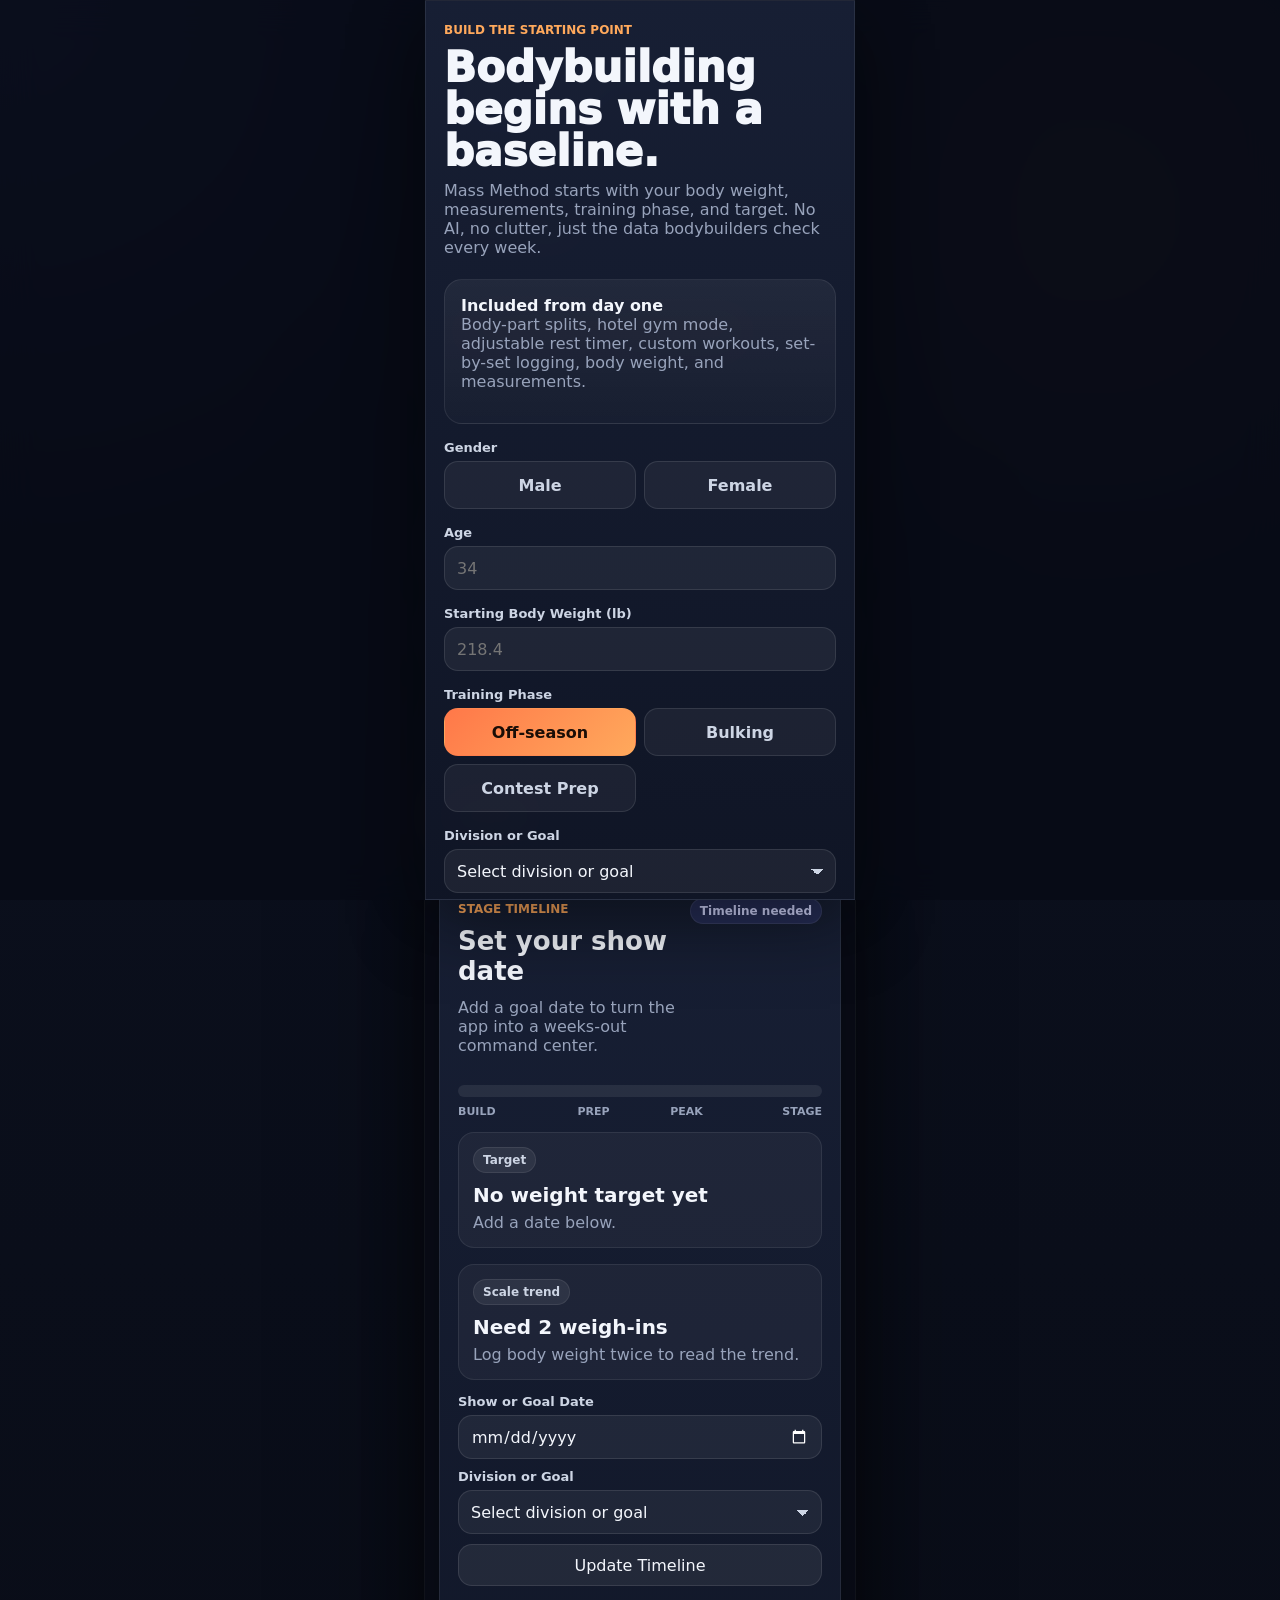
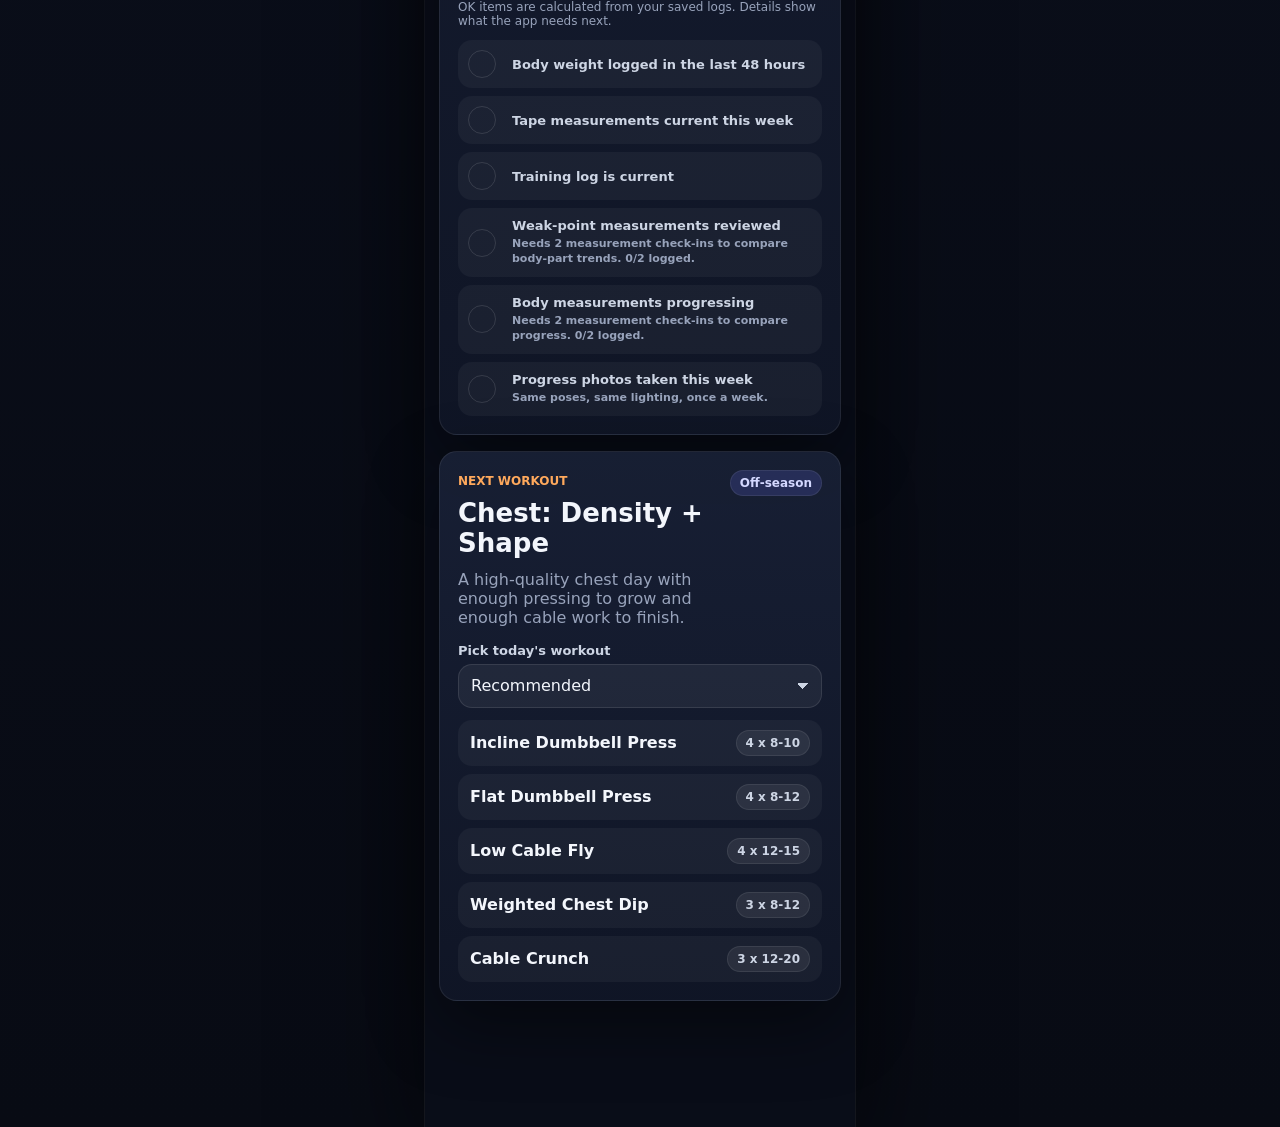
==== commit fafedcde: "Merge branch 'feat/prep-tools' into feature/travel-and-tools # Conflicts: #	index.html #	ios/PeakSet" ====
--- a/ios/PeakSet/Web/index.html
+++ b/ios/PeakSet/Web/index.html
@@ -20,6 +20,7 @@
     <script src="./watch.js"></script>
     <script src="./coach.js"></script>
     <script src="./health.js"></script>
+    <script src="./travel.js"></script>
     <script src="./prep.js"></script>
   </body>
 </html>
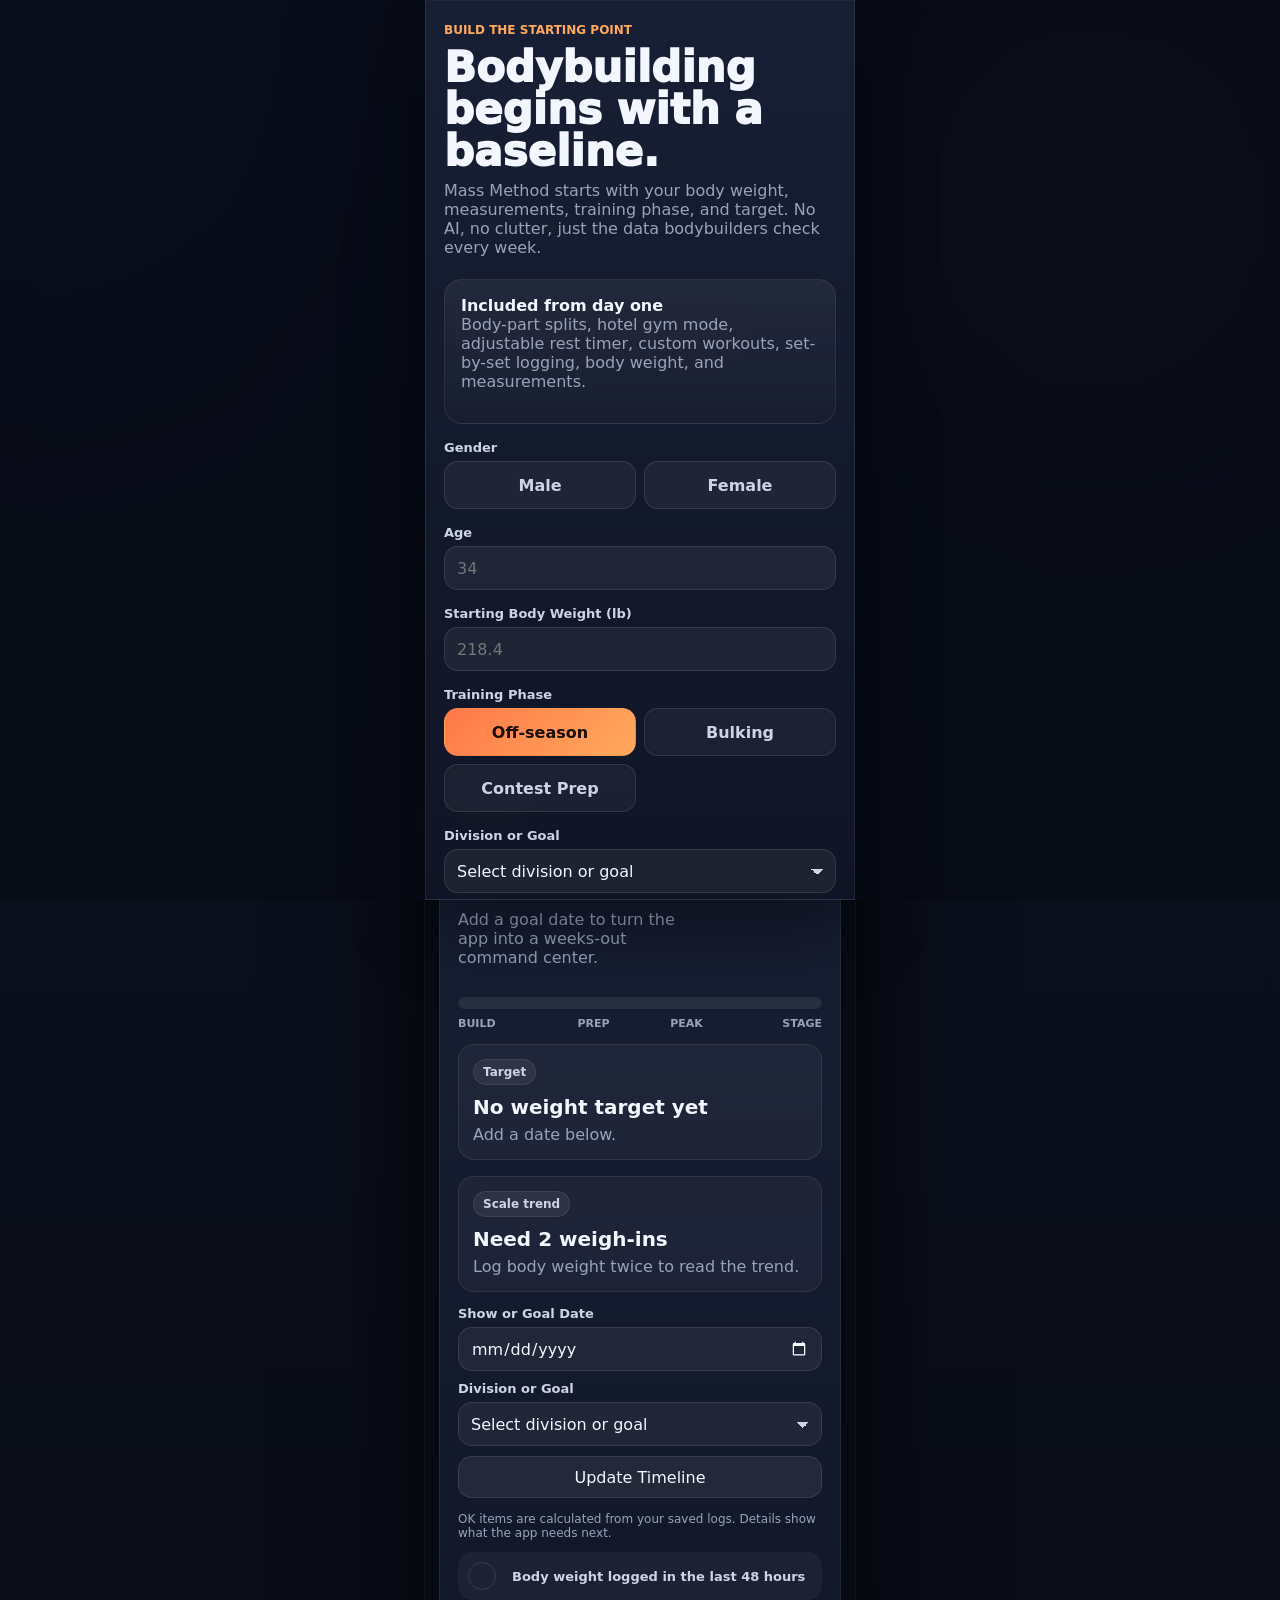
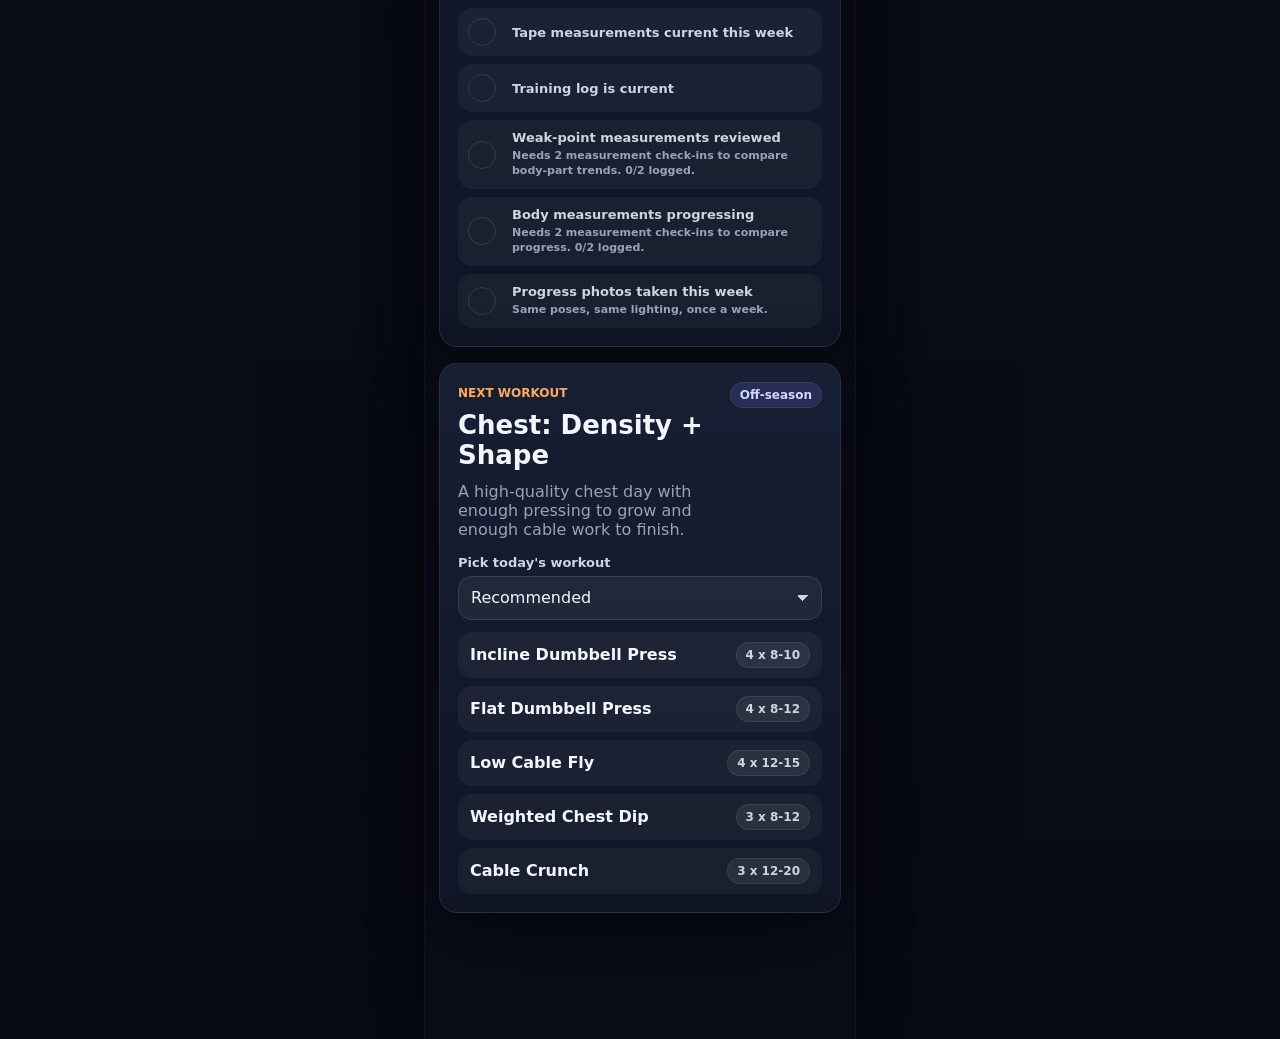
==== commit bf6068a0: "feat: Home Screen and Lock Screen widgets for today's workout - widget.js publishes a debounced JSON" ====
--- a/ios/PeakSet/Web/index.html
+++ b/ios/PeakSet/Web/index.html
@@ -20,7 +20,6 @@
     <script src="./watch.js"></script>
     <script src="./coach.js"></script>
     <script src="./health.js"></script>
-    <script src="./travel.js"></script>
-    <script src="./prep.js"></script>
+    <script src="./widget.js"></script>
   </body>
 </html>
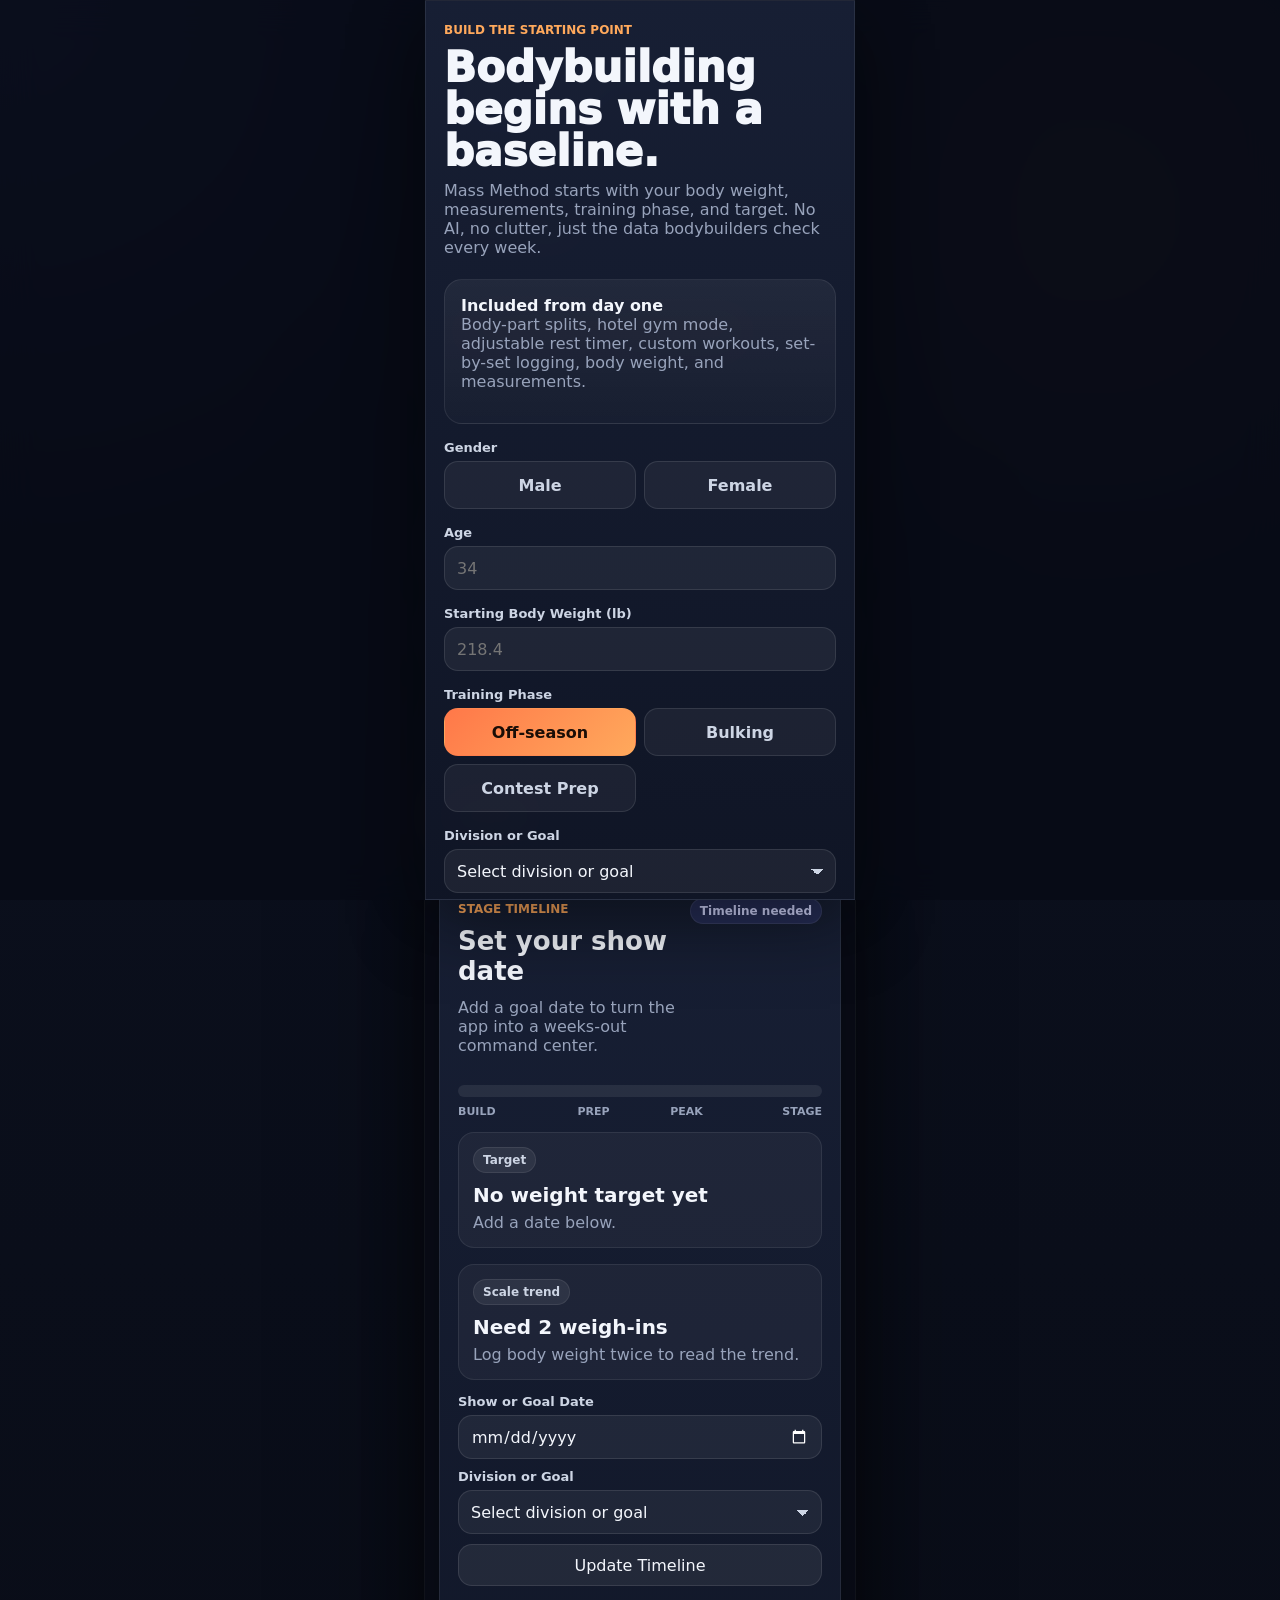
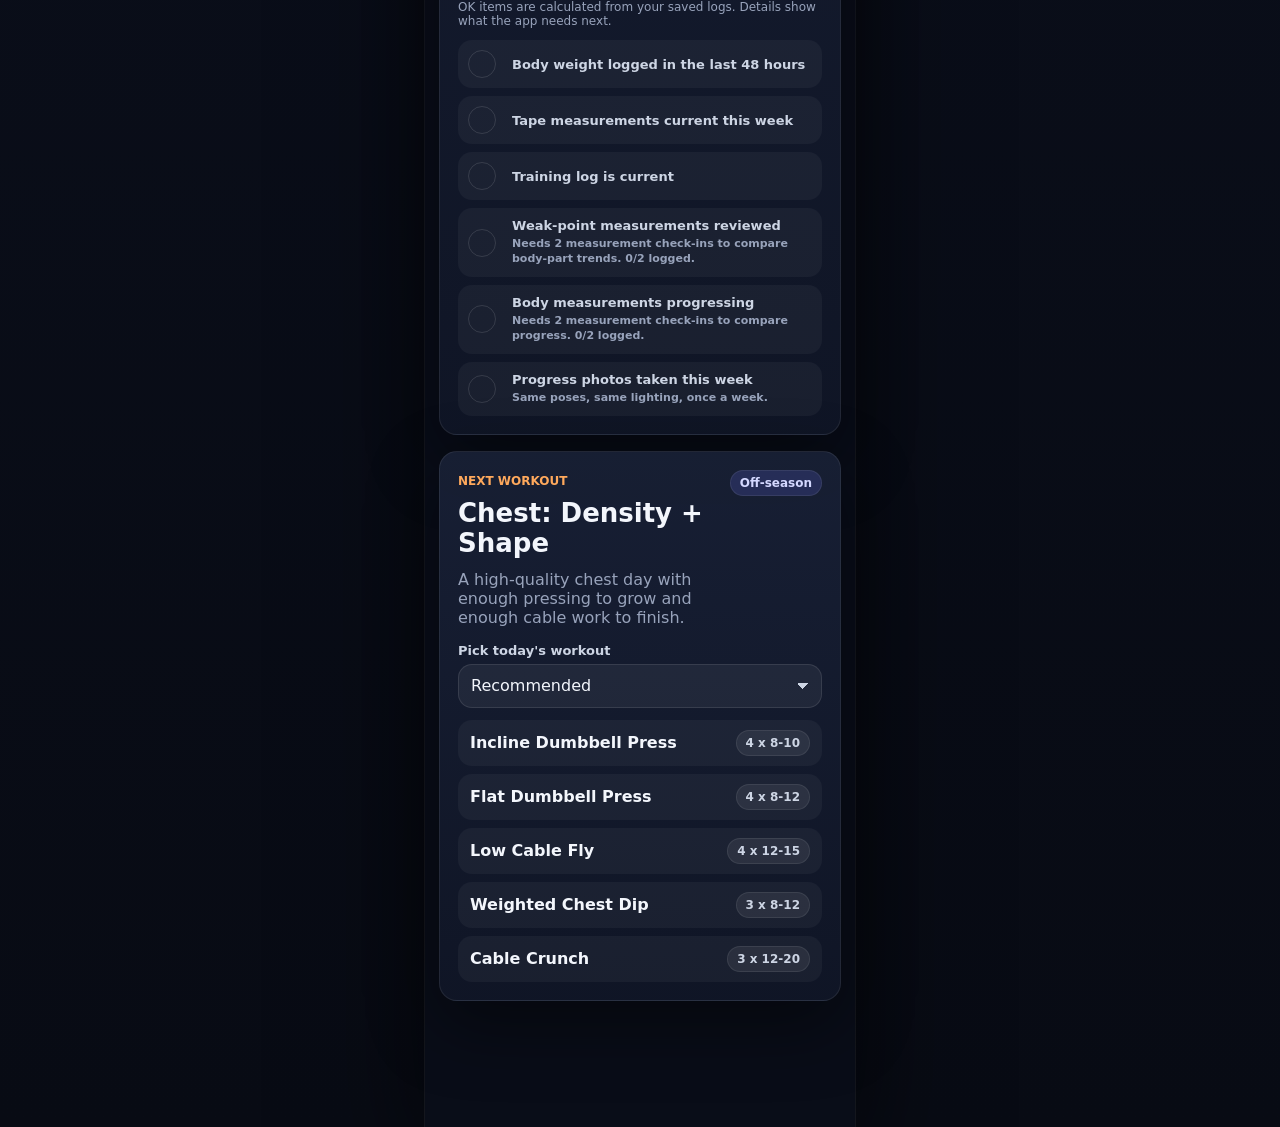
==== commit a19e7fb4: "Merge feat/guides; add form guides for the 26 travel exercises Co-Authored-By: Claude Opus 5.5 <nore" ====
--- a/ios/PeakSet/Web/index.html
+++ b/ios/PeakSet/Web/index.html
@@ -20,6 +20,8 @@
     <script src="./watch.js"></script>
     <script src="./coach.js"></script>
     <script src="./health.js"></script>
-    <script src="./widget.js"></script>
+    <script src="./travel.js"></script>
+    <script src="./prep.js"></script>
+    <script src="./guides.js"></script>
   </body>
 </html>
--- a/ios/PeakSet/Web/styles.css
+++ b/ios/PeakSet/Web/styles.css
@@ -2125,3 +2125,60 @@
 .prep-load-body {
   margin-top: 8px;
 }
+
+/* Exercise form guides */
+.exercise-guide {
+  margin: 8px 0;
+  padding: 0 12px;
+  border: 1px solid var(--line);
+  border-radius: 12px;
+}
+
+.exercise-guide > summary {
+  display: flex;
+  align-items: center;
+  min-height: 44px;
+  cursor: pointer;
+  font-weight: 800;
+}
+
+.exercise-guide-body {
+  padding-bottom: 12px;
+  font-size: 14px;
+  line-height: 1.4;
+}
+
+.exercise-guide-body h4 {
+  margin: 10px 0 4px;
+  color: var(--muted);
+  font-size: 12px;
+  letter-spacing: 0.04em;
+  text-transform: uppercase;
+}
+
+.exercise-guide-body p,
+.exercise-guide-body ol,
+.exercise-guide-body ul {
+  margin: 0;
+  /* Library cards shrink their own paragraphs; guides stay readable. */
+  font-size: inherit;
+  line-height: inherit;
+}
+
+.exercise-guide-body ol,
+.exercise-guide-body ul {
+  padding-left: 20px;
+}
+
+.exercise-guide-body li + li {
+  margin-top: 2px;
+}
+
+.guide-demo-link {
+  display: inline-flex;
+  align-items: center;
+  min-height: 44px;
+  margin-top: 4px;
+  color: var(--accent-2);
+  font-weight: 700;
+}
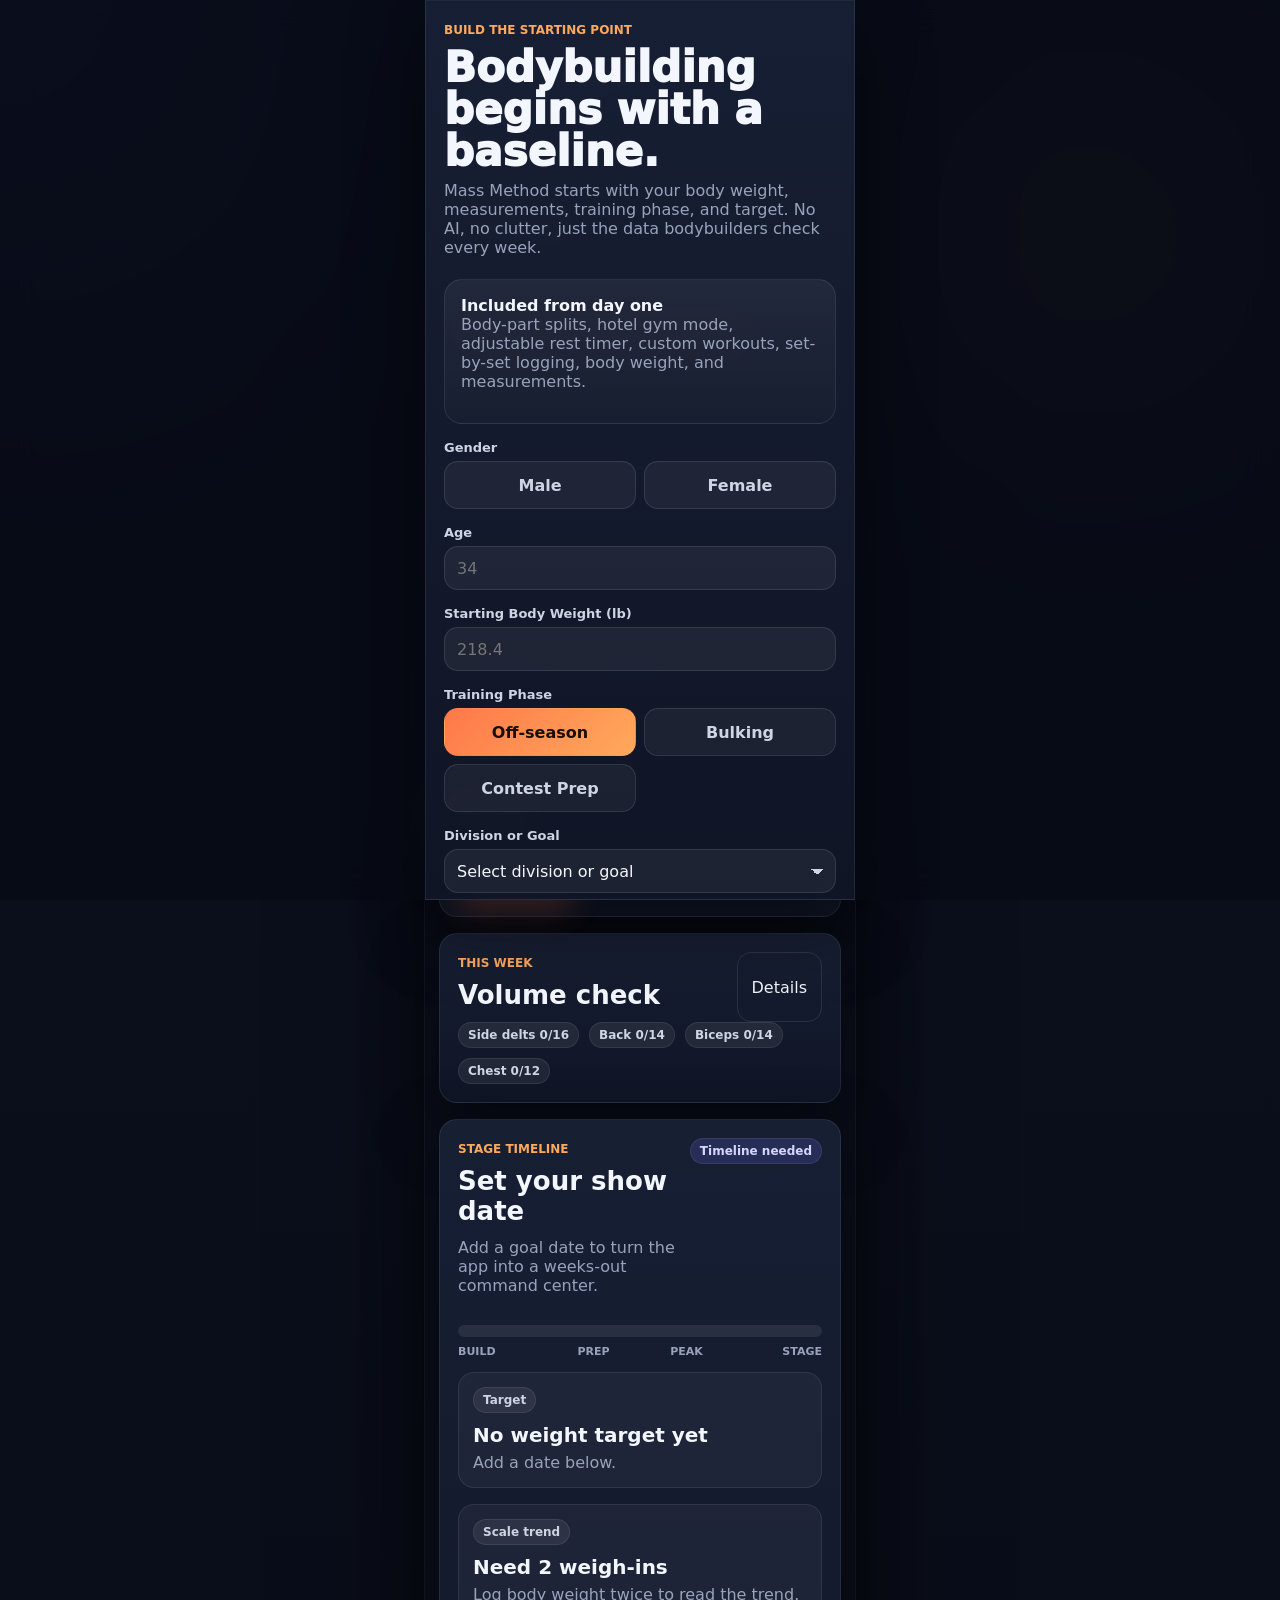
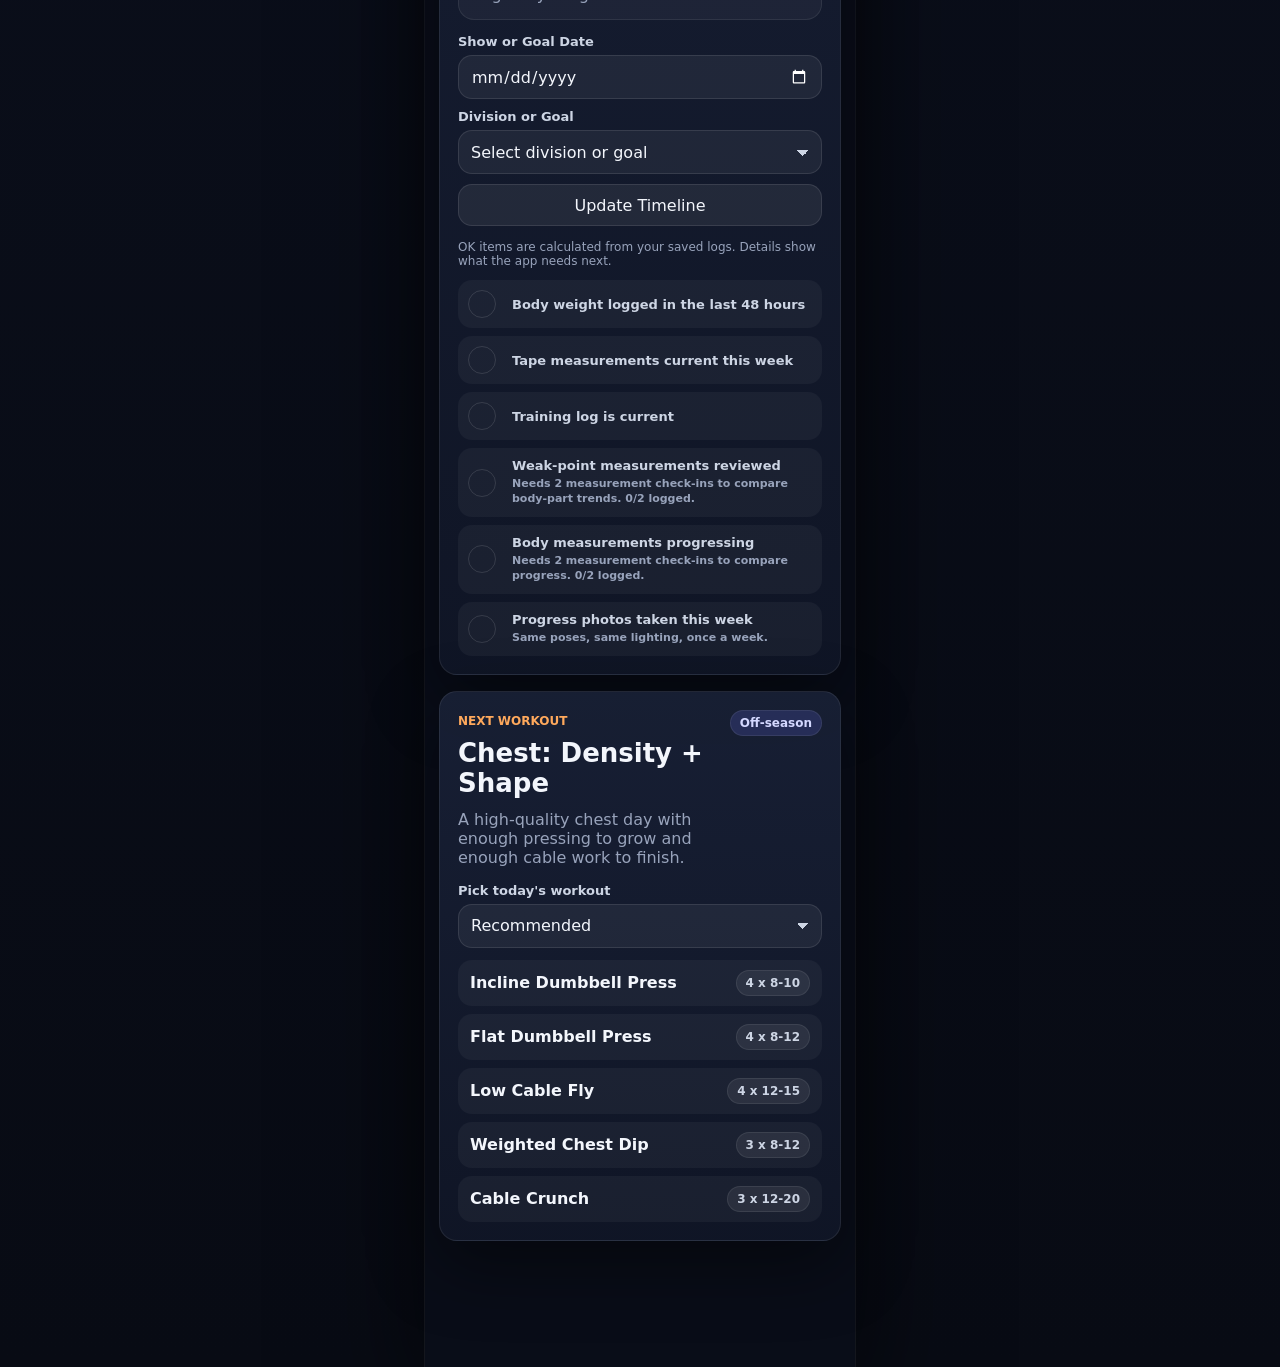
==== commit bb93f9a0: "feat: nutrition targets, daily log, and Apple Health nutrition import - nutrition.js (loaded after h" ====
--- a/ios/PeakSet/Web/index.html
+++ b/ios/PeakSet/Web/index.html
@@ -20,8 +20,6 @@
     <script src="./watch.js"></script>
     <script src="./coach.js"></script>
     <script src="./health.js"></script>
-    <script src="./travel.js"></script>
-    <script src="./prep.js"></script>
-    <script src="./guides.js"></script>
+    <script src="./nutrition.js"></script>
   </body>
 </html>
--- a/ios/PeakSet/Web/styles.css
+++ b/ios/PeakSet/Web/styles.css
@@ -1993,192 +1993,36 @@
   align-self: center;
 }
 
-/* Contest prep tools (prep.js): peak week, posing practice, warm-up and plates. */
-.prep-stack {
-  gap: 16px;
-}
-
-.prep-safety,
-.prep-warning {
-  margin: 10px 0 0;
-  padding: 10px 12px;
-  border-radius: 12px;
-  background: rgba(255, 184, 77, 0.1);
-  color: var(--soft);
-  font-size: 12px;
-  font-weight: 650;
-  line-height: 1.4;
-}
-
-.prep-warning[hidden] {
-  display: none;
-}
-
-.prep-days {
-  display: grid;
-  gap: 8px;
-  margin-top: 12px;
-}
-
-.prep-day {
-  border-radius: 14px;
-  background: rgba(255, 255, 255, 0.03);
-  padding: 4px 10px;
-}
-
-.prep-day.today {
-  outline: 1px solid rgba(255, 184, 77, 0.45);
-}
-
-.prep-day.past summary strong {
-  color: var(--muted);
-}
-
-.prep-day > summary {
-  display: grid;
-  grid-template-columns: auto minmax(0, 1fr) auto;
+/* Nutrition: four number boxes (kcal, protein, carbs, fat). */
+.nutrition-inputs {
+  display: grid;
+  grid-template-columns: repeat(4, minmax(0, 1fr));
   gap: 10px;
-  align-items: center;
-  min-height: 44px;
-  cursor: pointer;
-  list-style: none;
-}
-
-.prep-day > summary::-webkit-details-marker {
-  display: none;
-}
-
-.prep-day .checklist {
-  margin: 4px 0 10px;
-}
-
-.prep-item {
-  display: grid;
+  margin-top: 10px;
+}
+
+.nutrition-inputs .field {
+  min-width: 0;
+}
+
+.today-nutrition .volume-list,
+.nutrition-progress .volume-list {
+  margin-top: 4px;
+}
+
+@media (max-width: 560px) {
+  .nutrition-inputs {
+    grid-template-columns: repeat(2, minmax(0, 1fr));
+  }
+}
+
+.nutrition-badges {
+  display: flex;
+  flex-wrap: wrap;
   gap: 6px;
-}
-
-.prep-item:has(> .compact-btn) {
-  grid-template-columns: minmax(0, 1fr) auto;
-  align-items: center;
-}
-
-.prep-item:has(> .compact-btn) > .prep-inline-field {
-  grid-column: 1 / -1;
-}
-
-button.check-item.prep-check {
-  width: 100%;
-  min-height: 44px;
-  border: 0;
-  text-align: left;
-  color: inherit;
-  font: inherit;
-  cursor: pointer;
-}
-
-.prep-inline-field {
-  margin: 0 0 4px 44px;
-}
-
-.prep-targets {
-  display: grid;
-  gap: 6px;
-}
-
-.prep-target-row {
-  display: grid;
-  grid-template-columns: 64px minmax(0, 1fr);
-  gap: 8px;
-  align-items: center;
-}
-
-.prep-target-row label {
-  color: var(--soft);
-  font-size: 12px;
-  font-weight: 800;
-}
-
-.prep-add {
-  display: grid;
-  grid-template-columns: minmax(0, 1fr) auto;
-  gap: 8px;
-}
-
-.posing-list,
-.warmup-list {
-  margin: 10px 0;
-  padding-left: 22px;
-  color: var(--soft);
-  font-size: 13px;
-  line-height: 1.6;
-}
-
-.posing-overlay .posing-pose {
-  margin: 4px 0 0;
-  font-size: 28px;
-}
-
-.prep-load-helper[open] {
-  grid-column: 1 / -1;
-}
-
-.prep-load-body {
-  margin-top: 8px;
-}
-
-/* Exercise form guides */
-.exercise-guide {
-  margin: 8px 0;
-  padding: 0 12px;
-  border: 1px solid var(--line);
-  border-radius: 12px;
-}
-
-.exercise-guide > summary {
-  display: flex;
-  align-items: center;
-  min-height: 44px;
-  cursor: pointer;
-  font-weight: 800;
-}
-
-.exercise-guide-body {
-  padding-bottom: 12px;
-  font-size: 14px;
-  line-height: 1.4;
-}
-
-.exercise-guide-body h4 {
-  margin: 10px 0 4px;
-  color: var(--muted);
-  font-size: 12px;
-  letter-spacing: 0.04em;
-  text-transform: uppercase;
-}
-
-.exercise-guide-body p,
-.exercise-guide-body ol,
-.exercise-guide-body ul {
-  margin: 0;
-  /* Library cards shrink their own paragraphs; guides stay readable. */
-  font-size: inherit;
-  line-height: inherit;
-}
-
-.exercise-guide-body ol,
-.exercise-guide-body ul {
-  padding-left: 20px;
-}
-
-.exercise-guide-body li + li {
-  margin-top: 2px;
-}
-
-.guide-demo-link {
-  display: inline-flex;
-  align-items: center;
-  min-height: 44px;
-  margin-top: 4px;
-  color: var(--accent-2);
-  font-weight: 700;
-}
+  margin-top: 6px;
+}
+
+.nutrition-badges .badge {
+  white-space: nowrap;
+}
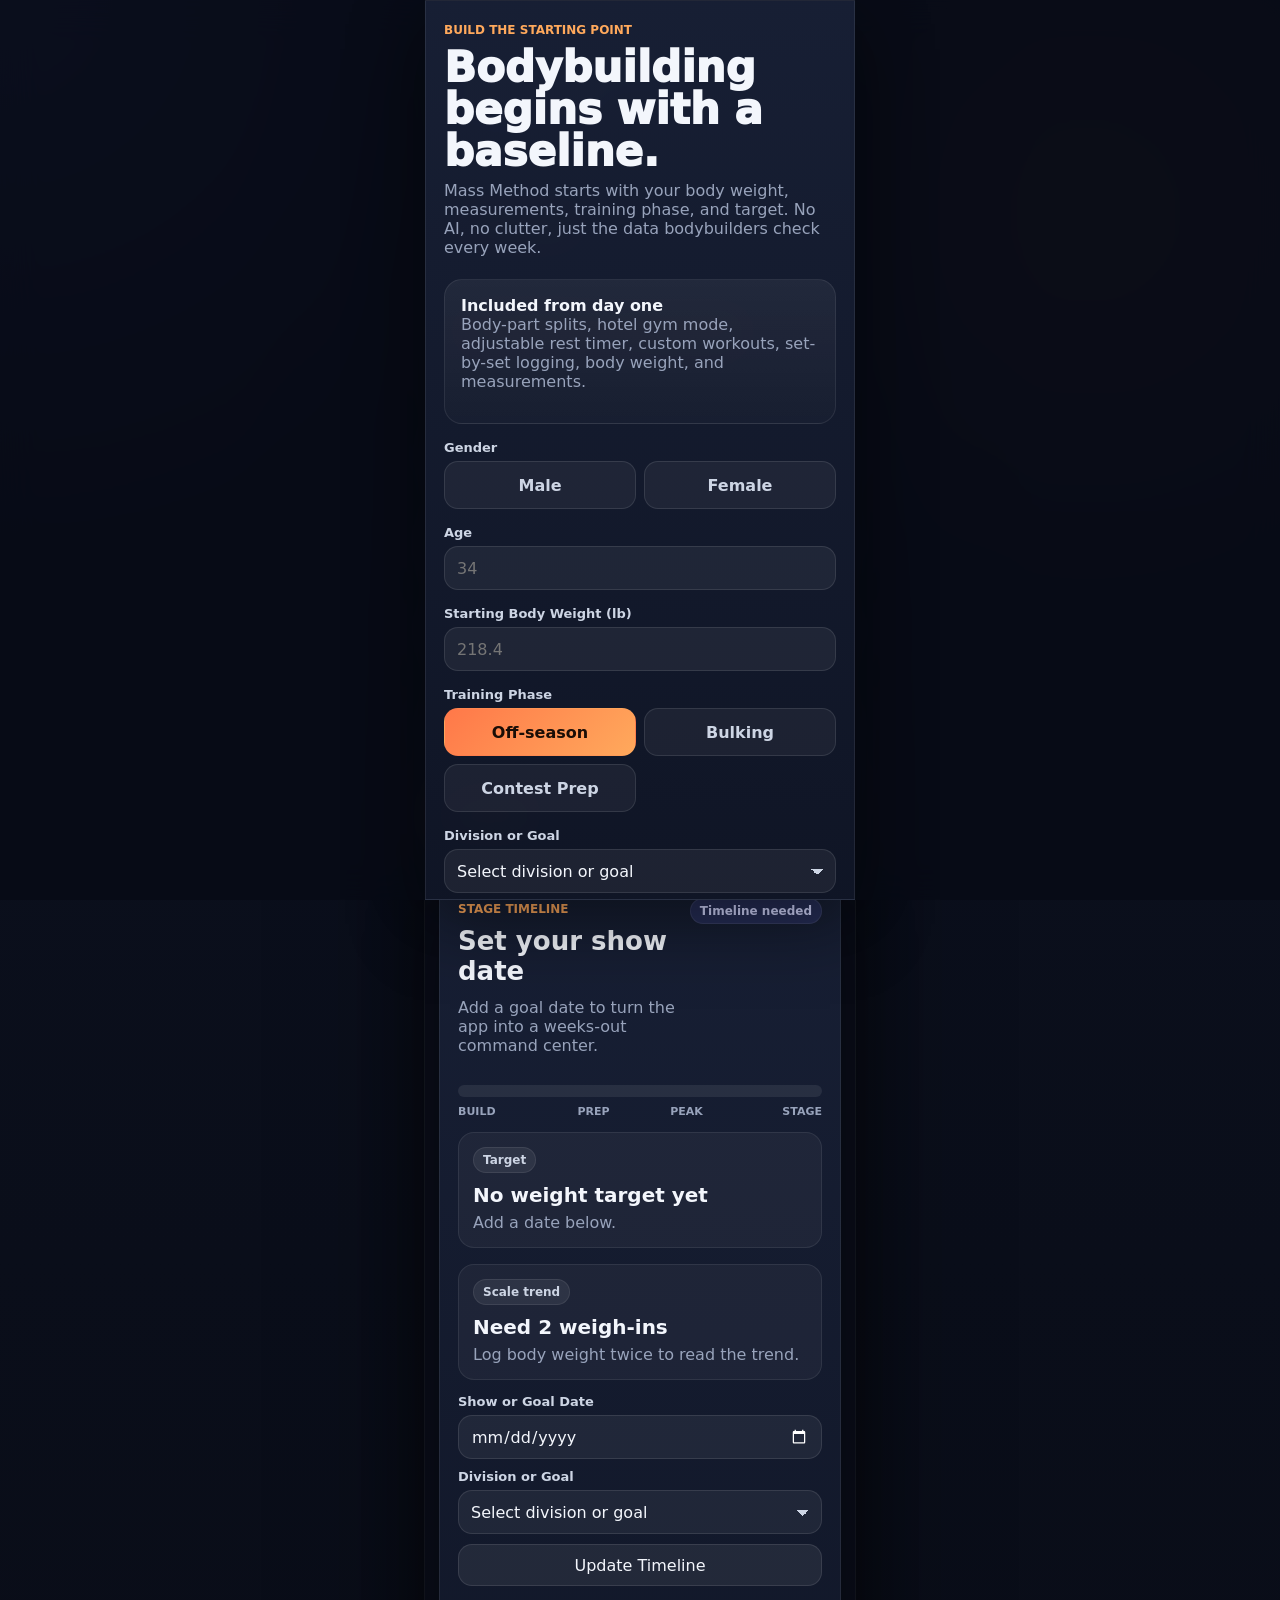
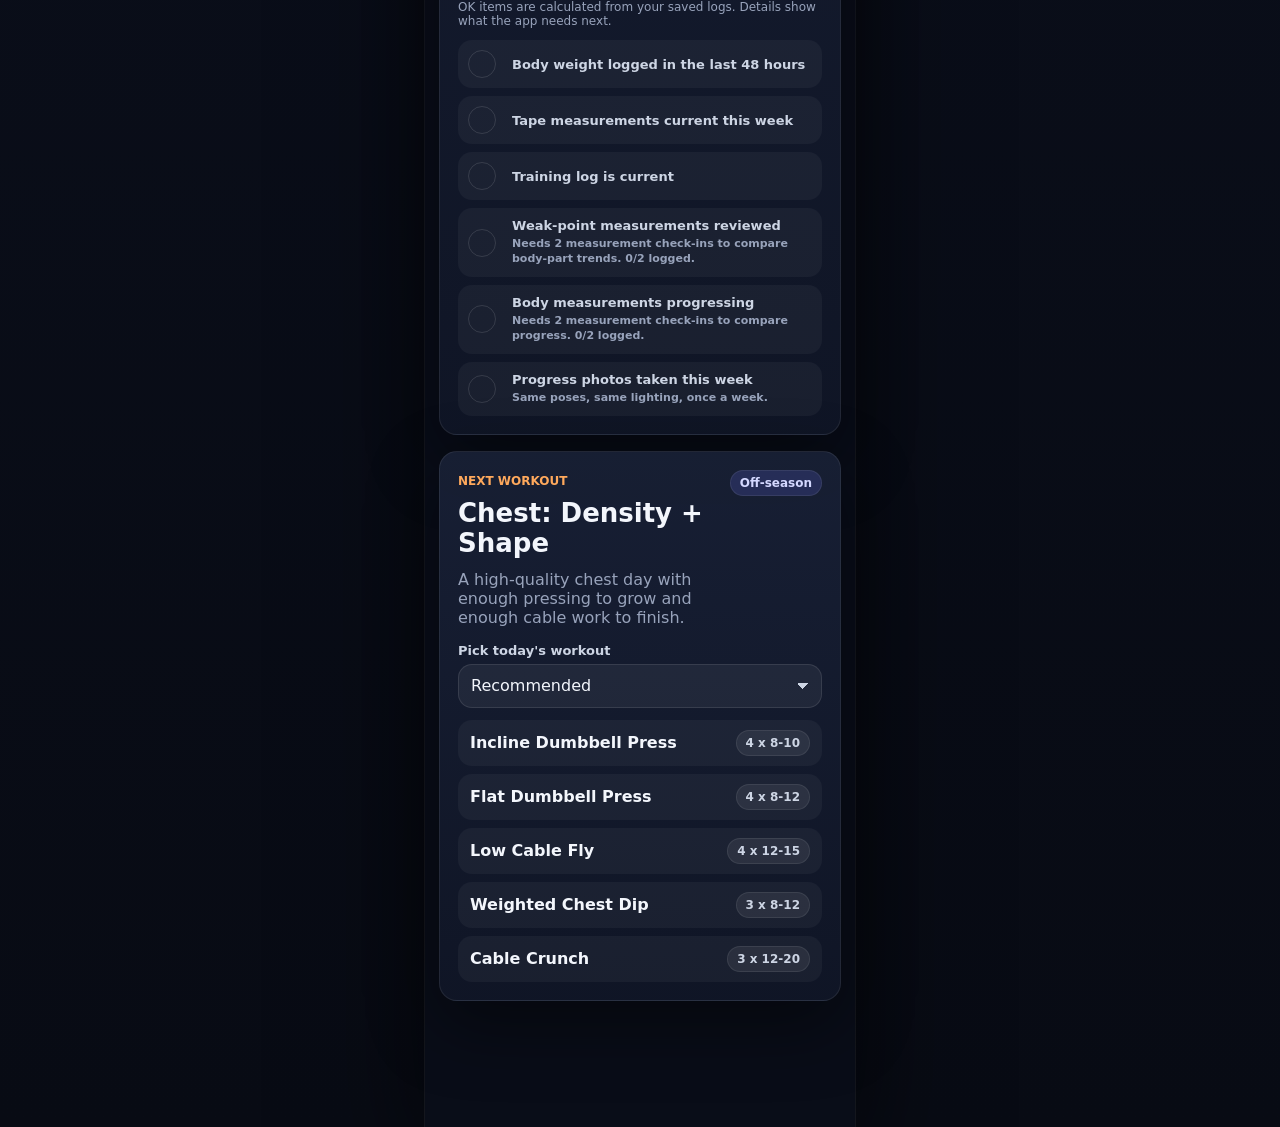
==== commit 6256c98b: "Merge branch 'feat/widget' into feature/travel-and-tools # Conflicts: #	index.html #	ios/PeakSet/Web" ====
--- a/ios/PeakSet/Web/index.html
+++ b/ios/PeakSet/Web/index.html
@@ -20,6 +20,9 @@
     <script src="./watch.js"></script>
     <script src="./coach.js"></script>
     <script src="./health.js"></script>
-    <script src="./nutrition.js"></script>
+    <script src="./travel.js"></script>
+    <script src="./prep.js"></script>
+    <script src="./guides.js"></script>
+    <script src="./widget.js"></script>
   </body>
 </html>
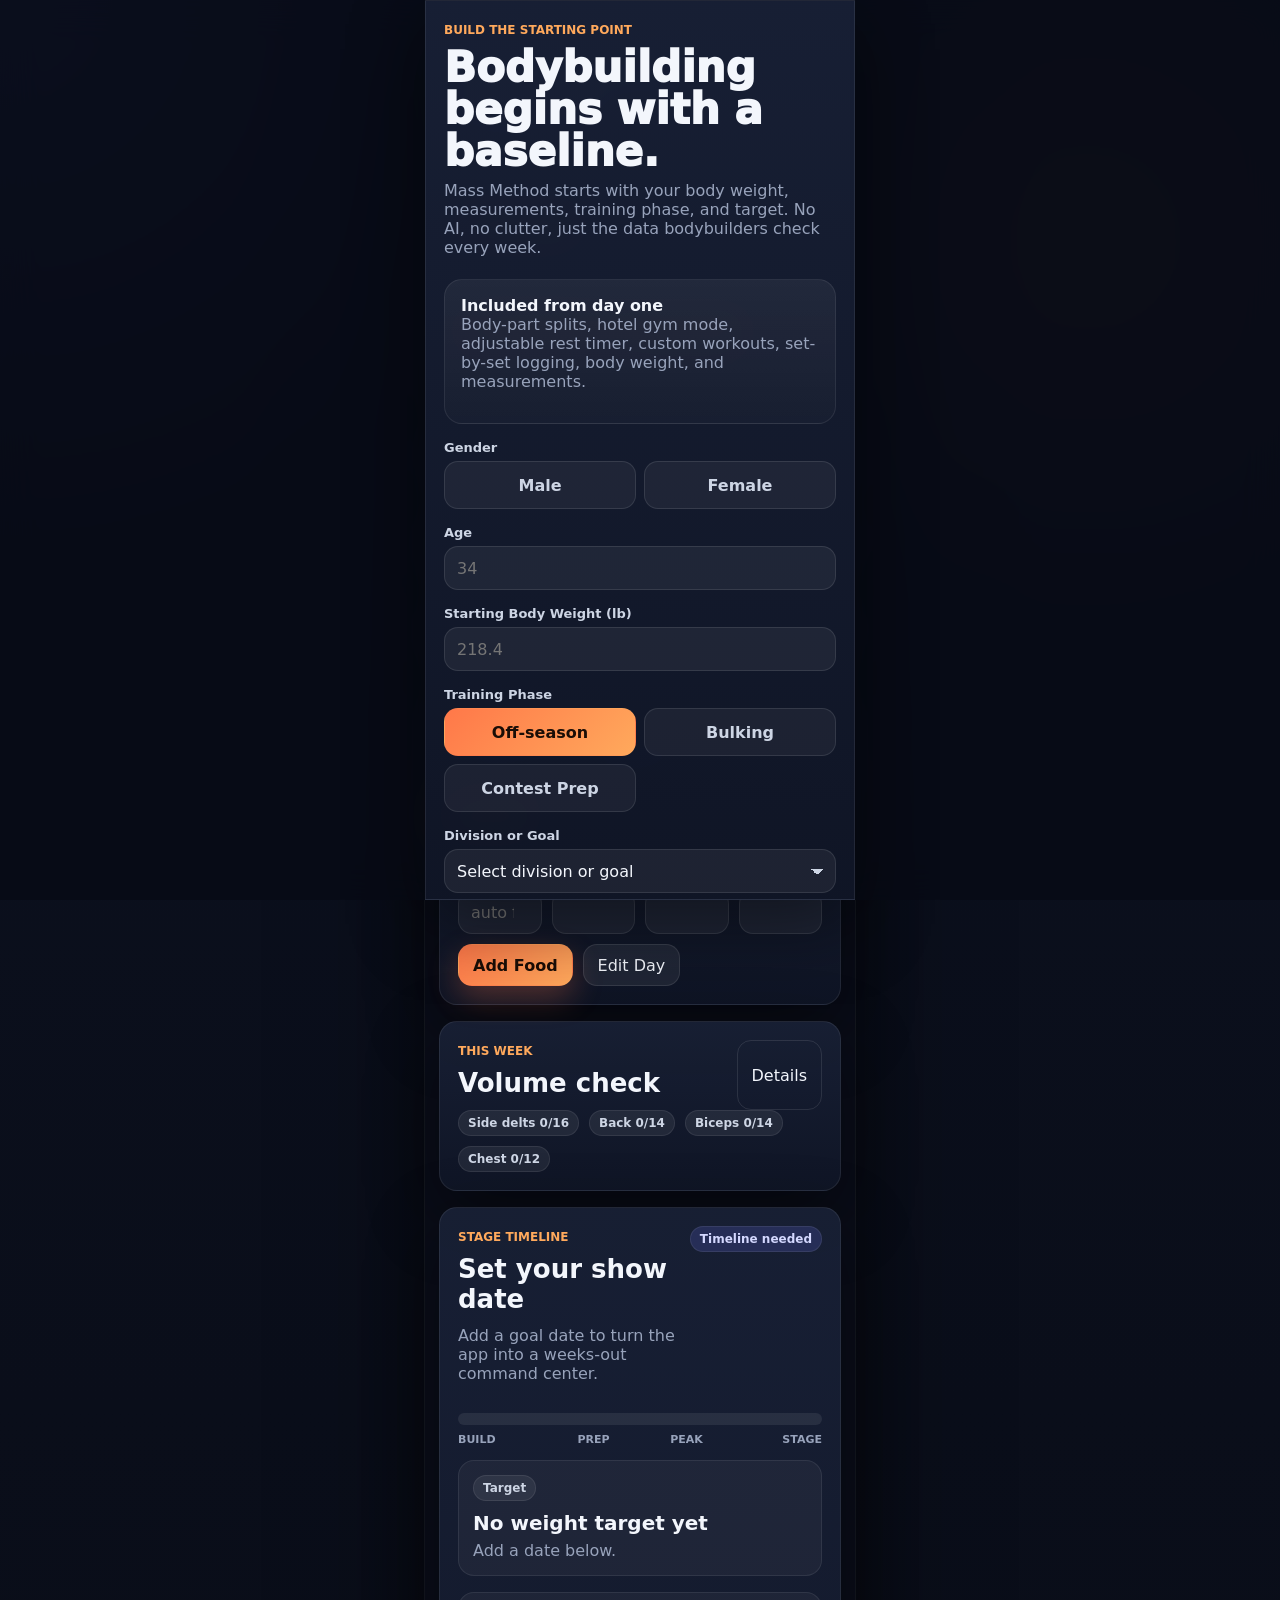
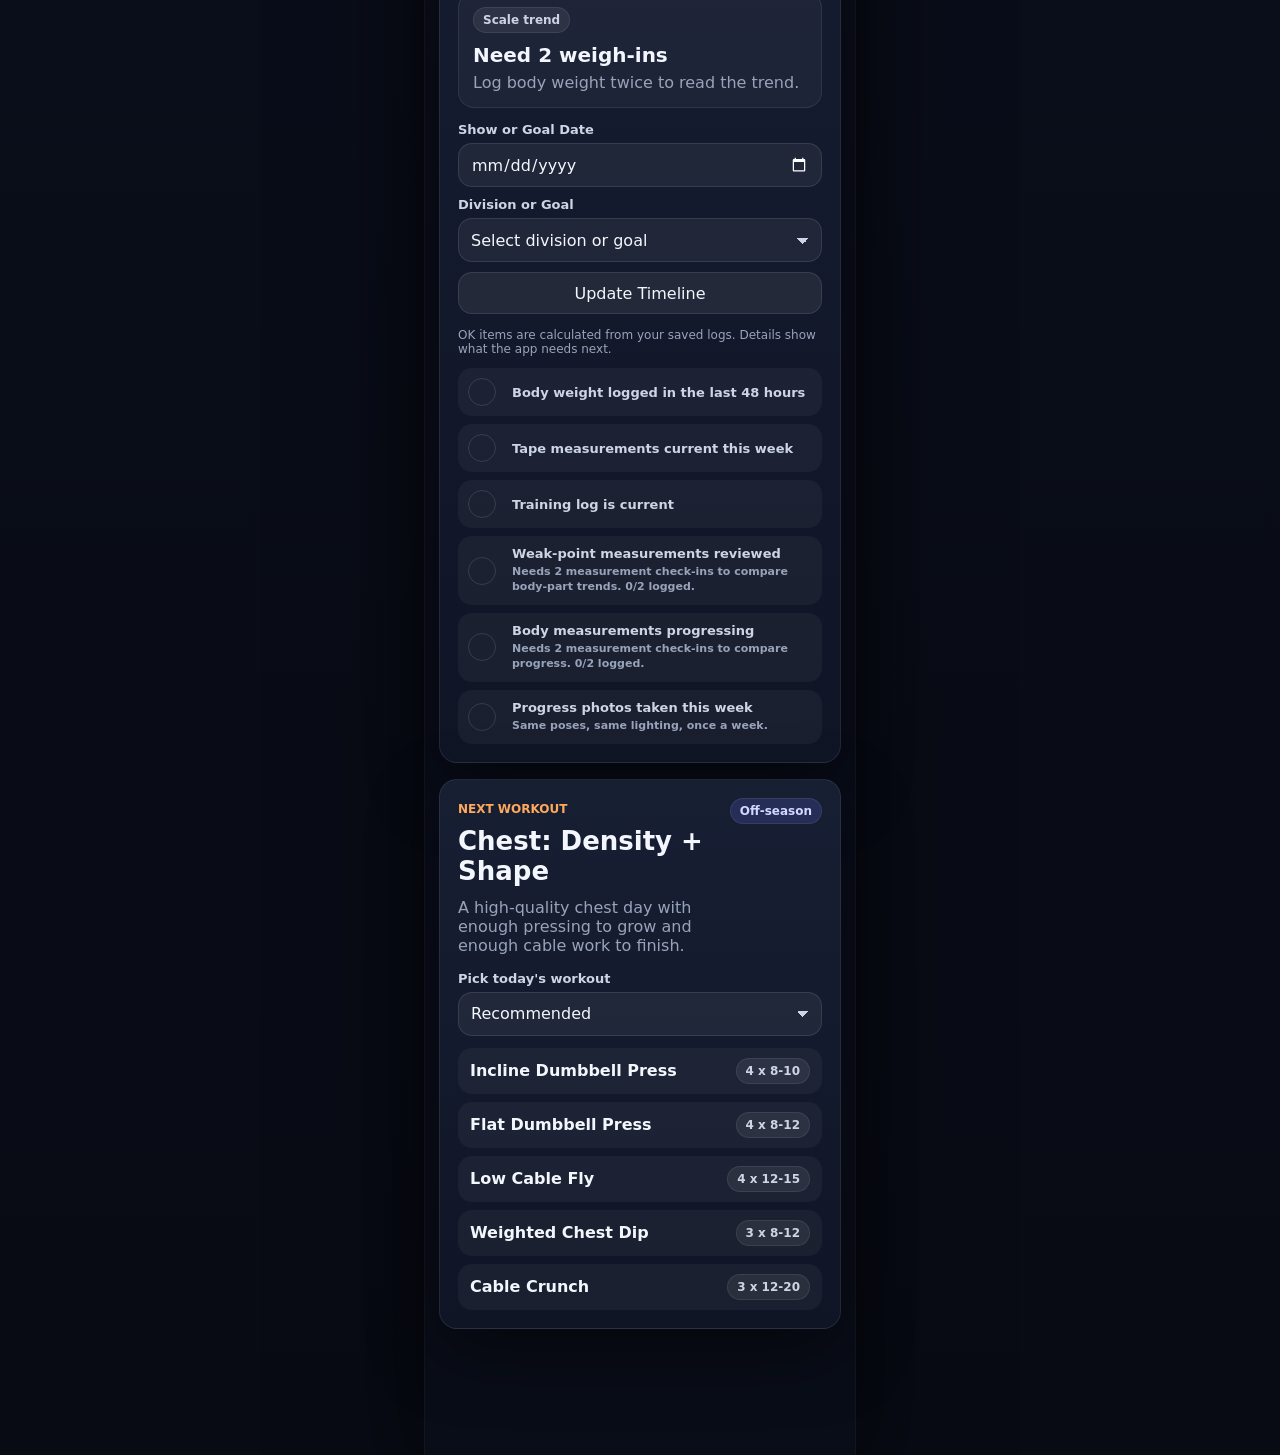
==== commit 2b8ce6d4: "Merge branch 'feat/nutrition' into feature/travel-and-tools # Conflicts: #	index.html #	ios/PeakSet/" ====
--- a/ios/PeakSet/Web/index.html
+++ b/ios/PeakSet/Web/index.html
@@ -23,6 +23,7 @@
     <script src="./travel.js"></script>
     <script src="./prep.js"></script>
     <script src="./guides.js"></script>
+    <script src="./nutrition.js"></script>
     <script src="./widget.js"></script>
   </body>
 </html>
--- a/ios/PeakSet/Web/styles.css
+++ b/ios/PeakSet/Web/styles.css
@@ -1993,6 +1993,196 @@
   align-self: center;
 }
 
+/* Contest prep tools (prep.js): peak week, posing practice, warm-up and plates. */
+.prep-stack {
+  gap: 16px;
+}
+
+.prep-safety,
+.prep-warning {
+  margin: 10px 0 0;
+  padding: 10px 12px;
+  border-radius: 12px;
+  background: rgba(255, 184, 77, 0.1);
+  color: var(--soft);
+  font-size: 12px;
+  font-weight: 650;
+  line-height: 1.4;
+}
+
+.prep-warning[hidden] {
+  display: none;
+}
+
+.prep-days {
+  display: grid;
+  gap: 8px;
+  margin-top: 12px;
+}
+
+.prep-day {
+  border-radius: 14px;
+  background: rgba(255, 255, 255, 0.03);
+  padding: 4px 10px;
+}
+
+.prep-day.today {
+  outline: 1px solid rgba(255, 184, 77, 0.45);
+}
+
+.prep-day.past summary strong {
+  color: var(--muted);
+}
+
+.prep-day > summary {
+  display: grid;
+  grid-template-columns: auto minmax(0, 1fr) auto;
+  gap: 10px;
+  align-items: center;
+  min-height: 44px;
+  cursor: pointer;
+  list-style: none;
+}
+
+.prep-day > summary::-webkit-details-marker {
+  display: none;
+}
+
+.prep-day .checklist {
+  margin: 4px 0 10px;
+}
+
+.prep-item {
+  display: grid;
+  gap: 6px;
+}
+
+.prep-item:has(> .compact-btn) {
+  grid-template-columns: minmax(0, 1fr) auto;
+  align-items: center;
+}
+
+.prep-item:has(> .compact-btn) > .prep-inline-field {
+  grid-column: 1 / -1;
+}
+
+button.check-item.prep-check {
+  width: 100%;
+  min-height: 44px;
+  border: 0;
+  text-align: left;
+  color: inherit;
+  font: inherit;
+  cursor: pointer;
+}
+
+.prep-inline-field {
+  margin: 0 0 4px 44px;
+}
+
+.prep-targets {
+  display: grid;
+  gap: 6px;
+}
+
+.prep-target-row {
+  display: grid;
+  grid-template-columns: 64px minmax(0, 1fr);
+  gap: 8px;
+  align-items: center;
+}
+
+.prep-target-row label {
+  color: var(--soft);
+  font-size: 12px;
+  font-weight: 800;
+}
+
+.prep-add {
+  display: grid;
+  grid-template-columns: minmax(0, 1fr) auto;
+  gap: 8px;
+}
+
+.posing-list,
+.warmup-list {
+  margin: 10px 0;
+  padding-left: 22px;
+  color: var(--soft);
+  font-size: 13px;
+  line-height: 1.6;
+}
+
+.posing-overlay .posing-pose {
+  margin: 4px 0 0;
+  font-size: 28px;
+}
+
+.prep-load-helper[open] {
+  grid-column: 1 / -1;
+}
+
+.prep-load-body {
+  margin-top: 8px;
+}
+
+/* Exercise form guides */
+.exercise-guide {
+  margin: 8px 0;
+  padding: 0 12px;
+  border: 1px solid var(--line);
+  border-radius: 12px;
+}
+
+.exercise-guide > summary {
+  display: flex;
+  align-items: center;
+  min-height: 44px;
+  cursor: pointer;
+  font-weight: 800;
+}
+
+.exercise-guide-body {
+  padding-bottom: 12px;
+  font-size: 14px;
+  line-height: 1.4;
+}
+
+.exercise-guide-body h4 {
+  margin: 10px 0 4px;
+  color: var(--muted);
+  font-size: 12px;
+  letter-spacing: 0.04em;
+  text-transform: uppercase;
+}
+
+.exercise-guide-body p,
+.exercise-guide-body ol,
+.exercise-guide-body ul {
+  margin: 0;
+  /* Library cards shrink their own paragraphs; guides stay readable. */
+  font-size: inherit;
+  line-height: inherit;
+}
+
+.exercise-guide-body ol,
+.exercise-guide-body ul {
+  padding-left: 20px;
+}
+
+.exercise-guide-body li + li {
+  margin-top: 2px;
+}
+
+.guide-demo-link {
+  display: inline-flex;
+  align-items: center;
+  min-height: 44px;
+  margin-top: 4px;
+  color: var(--accent-2);
+  font-weight: 700;
+}
+
 /* Nutrition: four number boxes (kcal, protein, carbs, fat). */
 .nutrition-inputs {
   display: grid;
